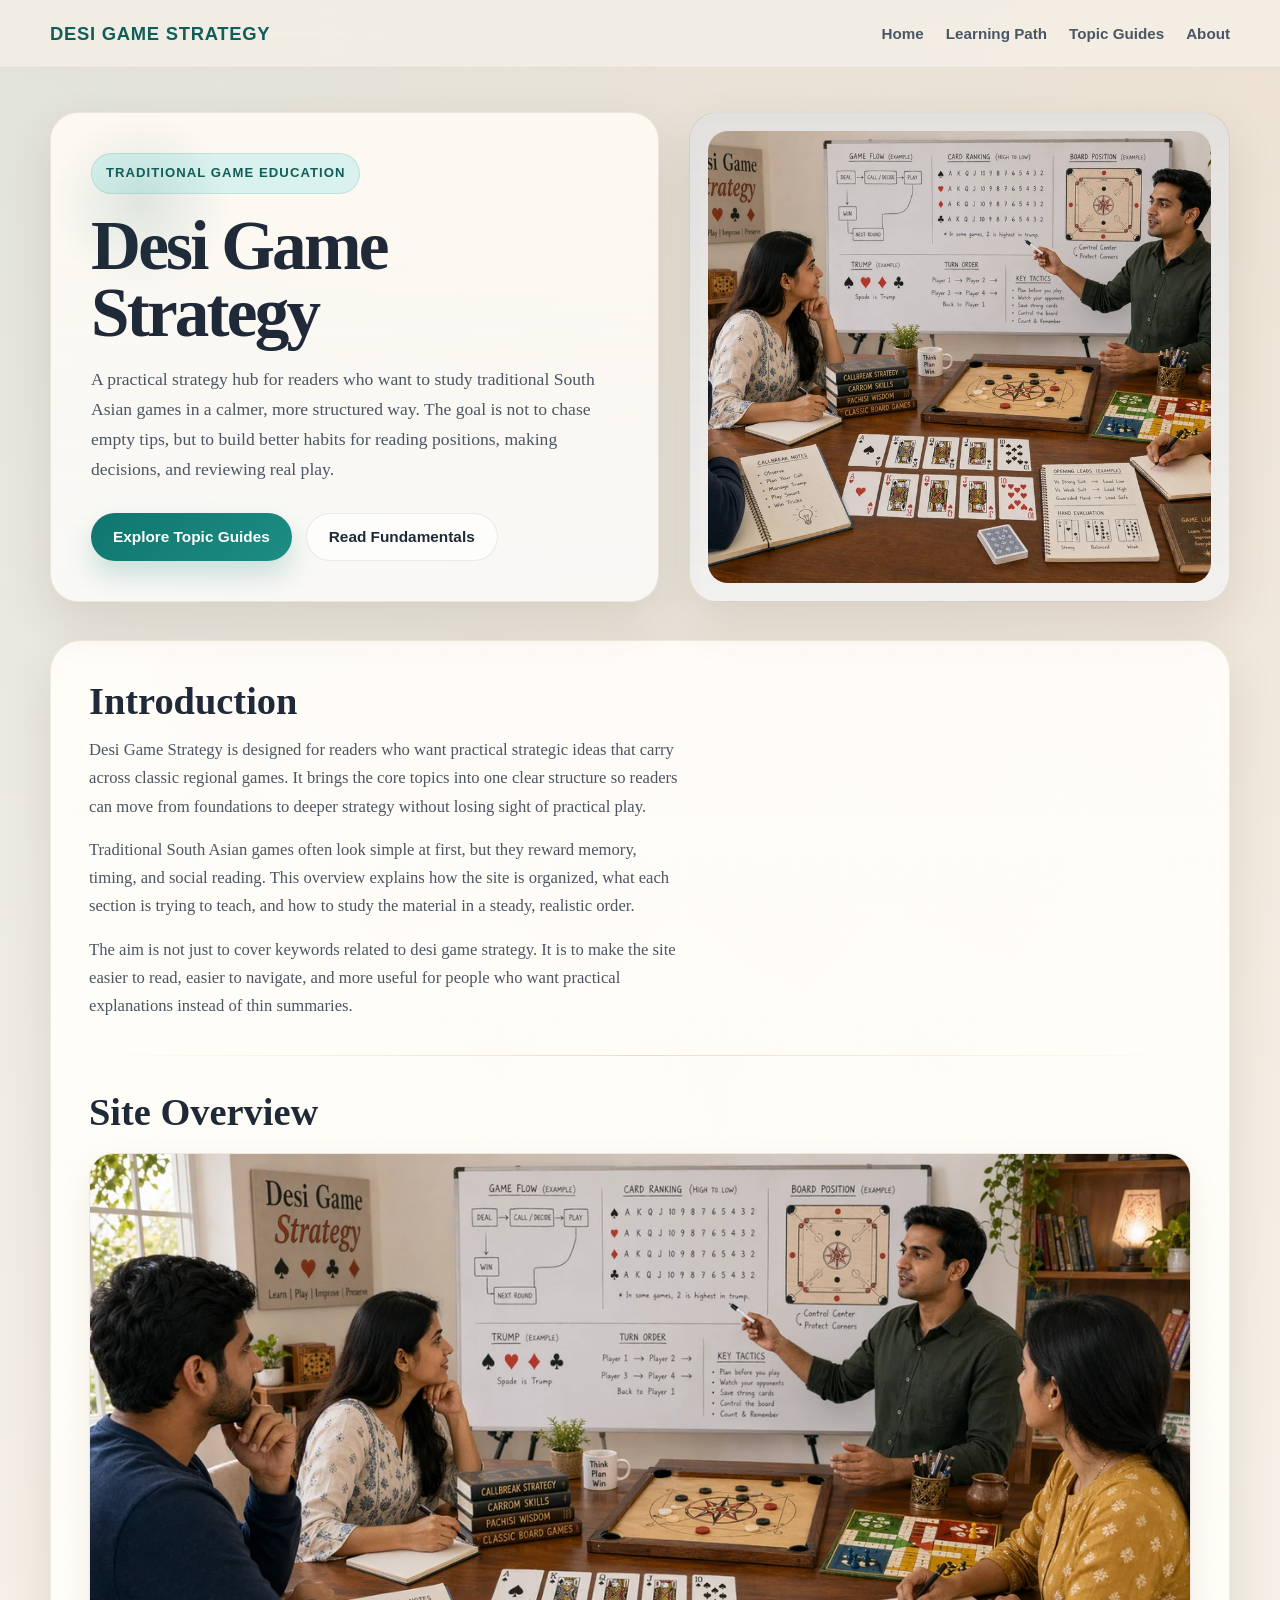
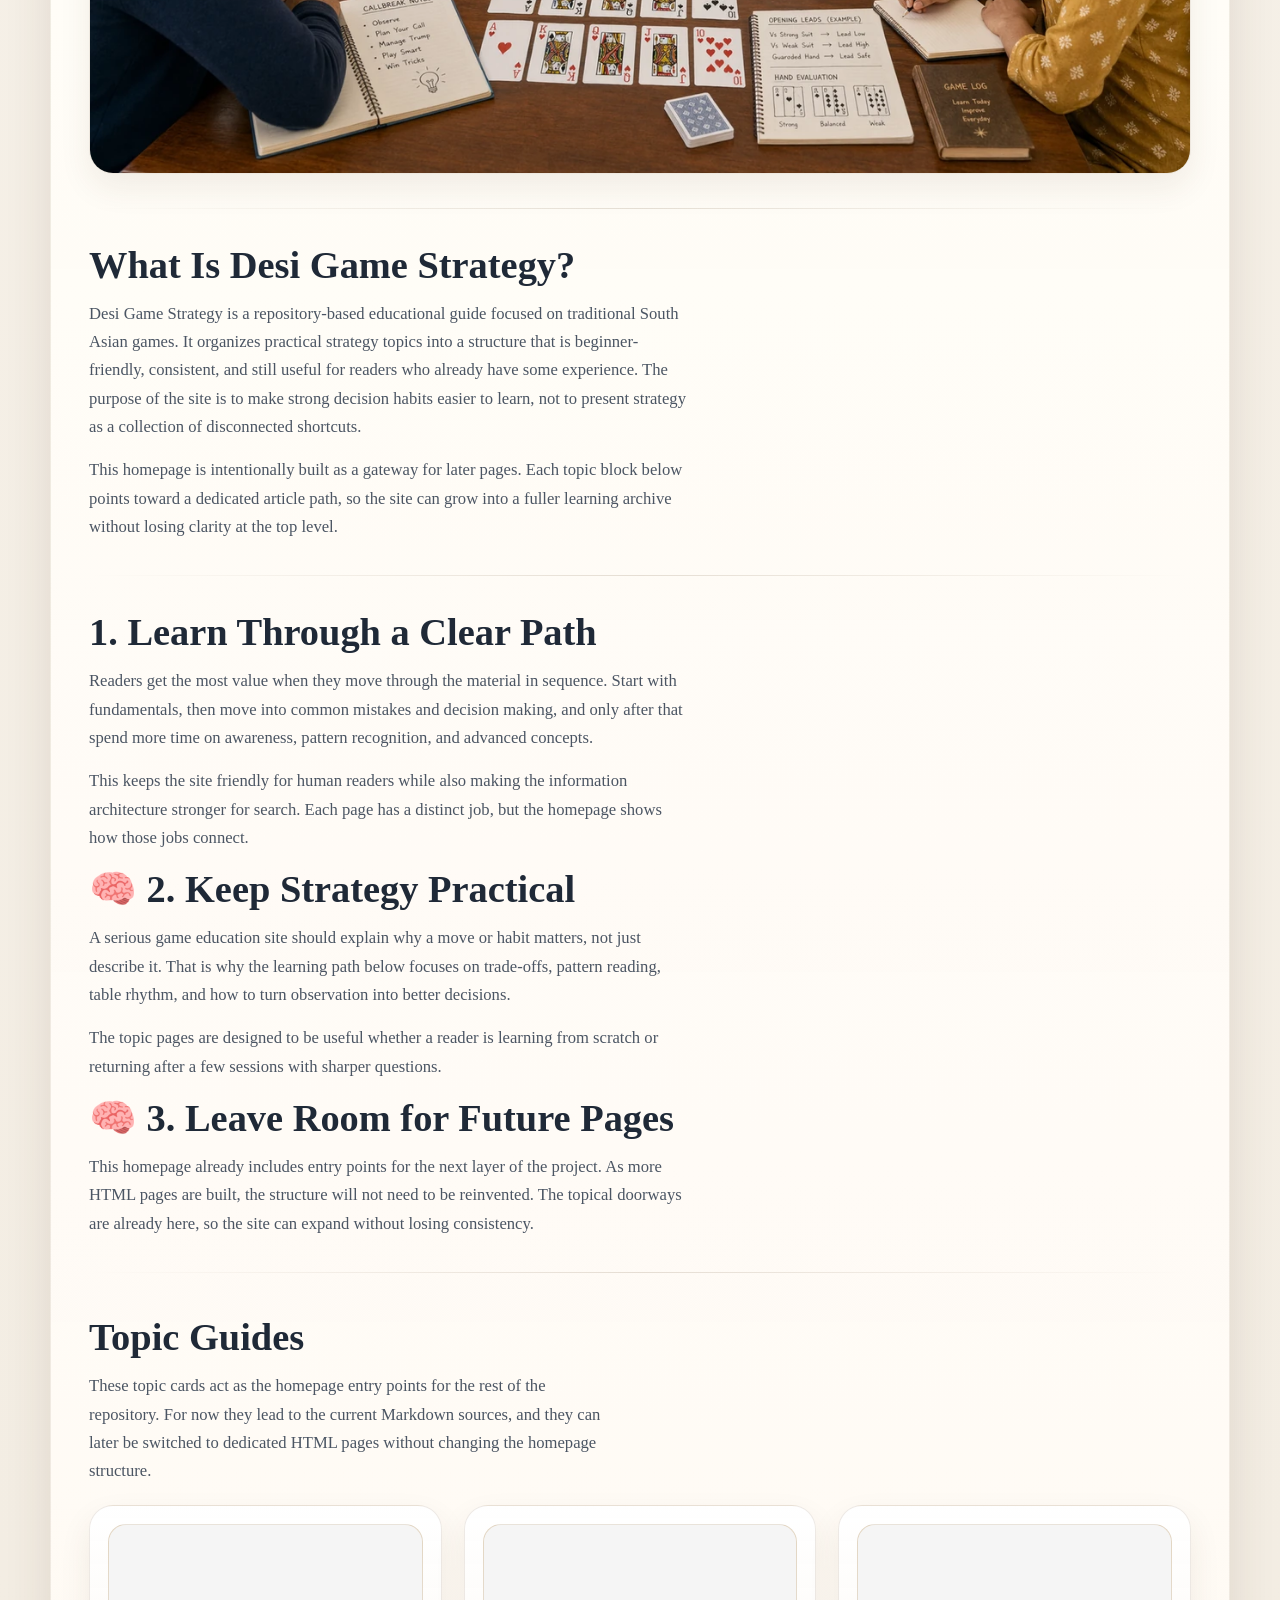
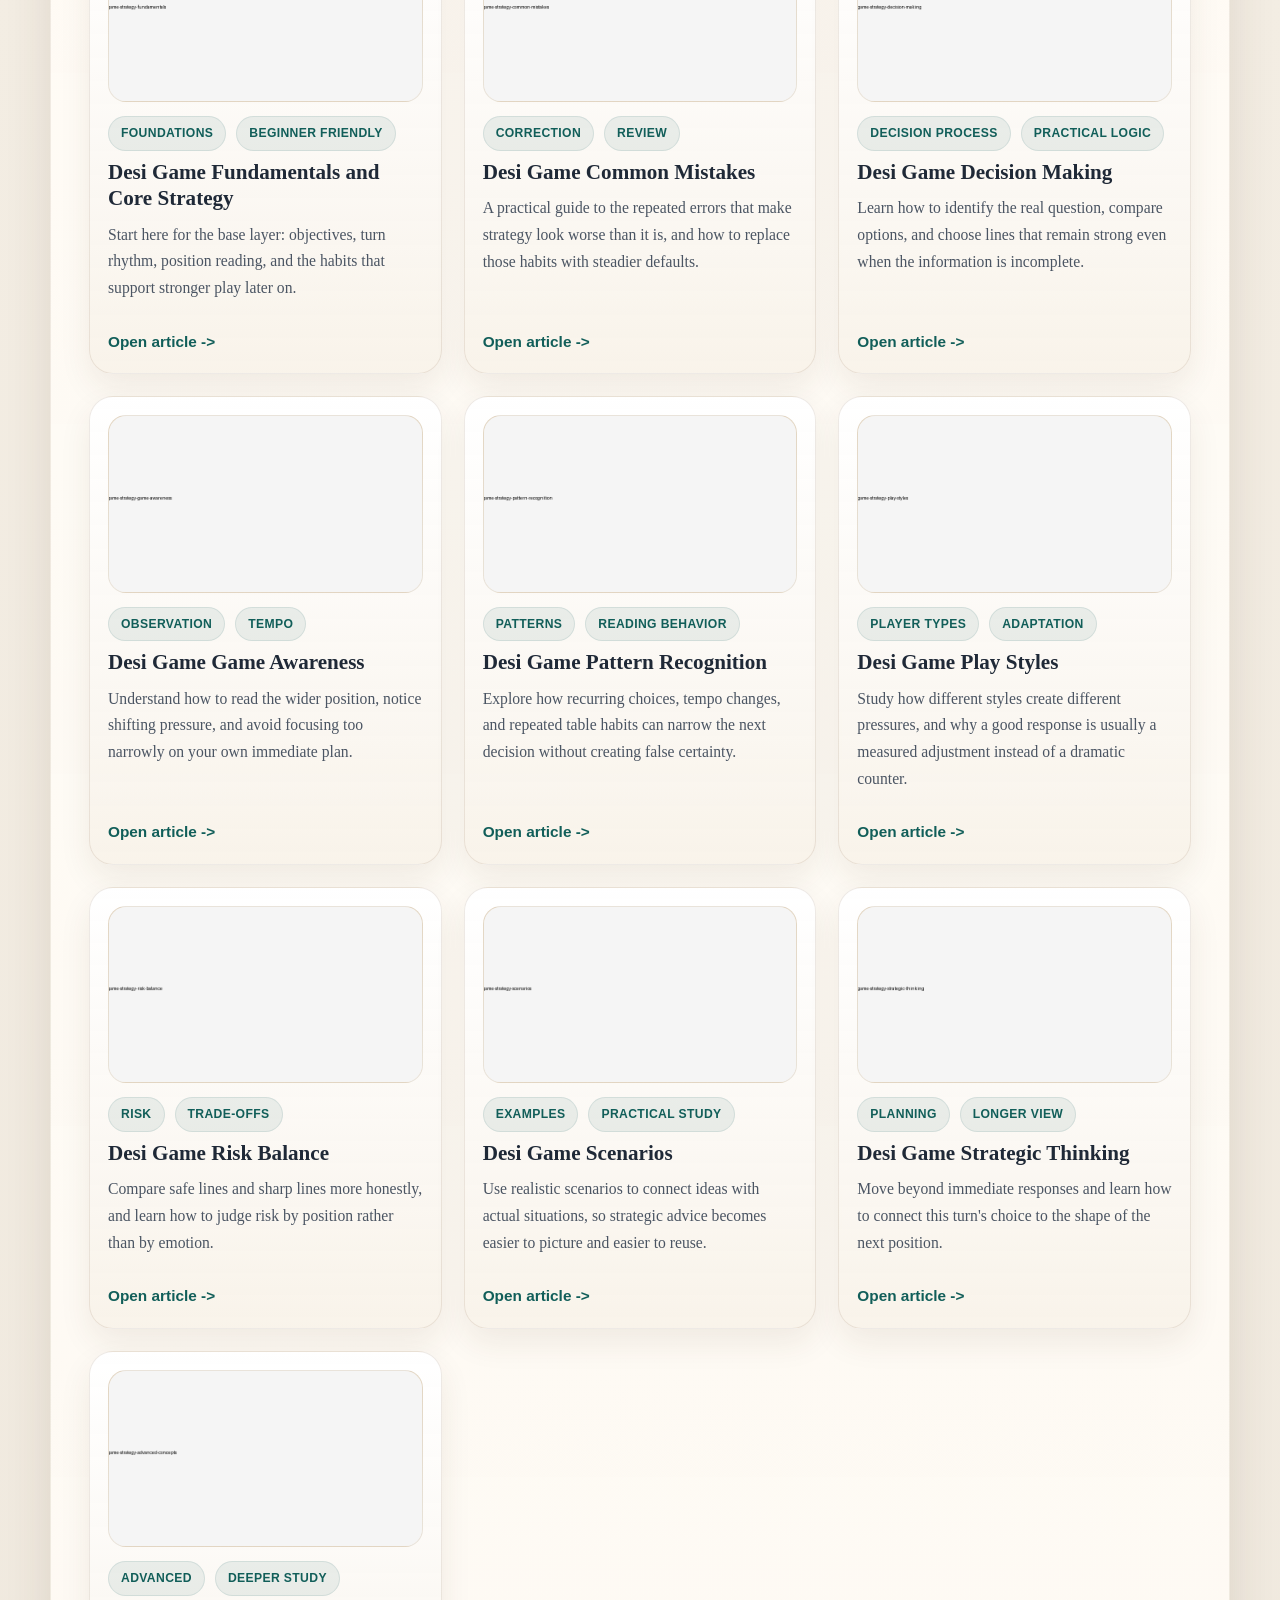
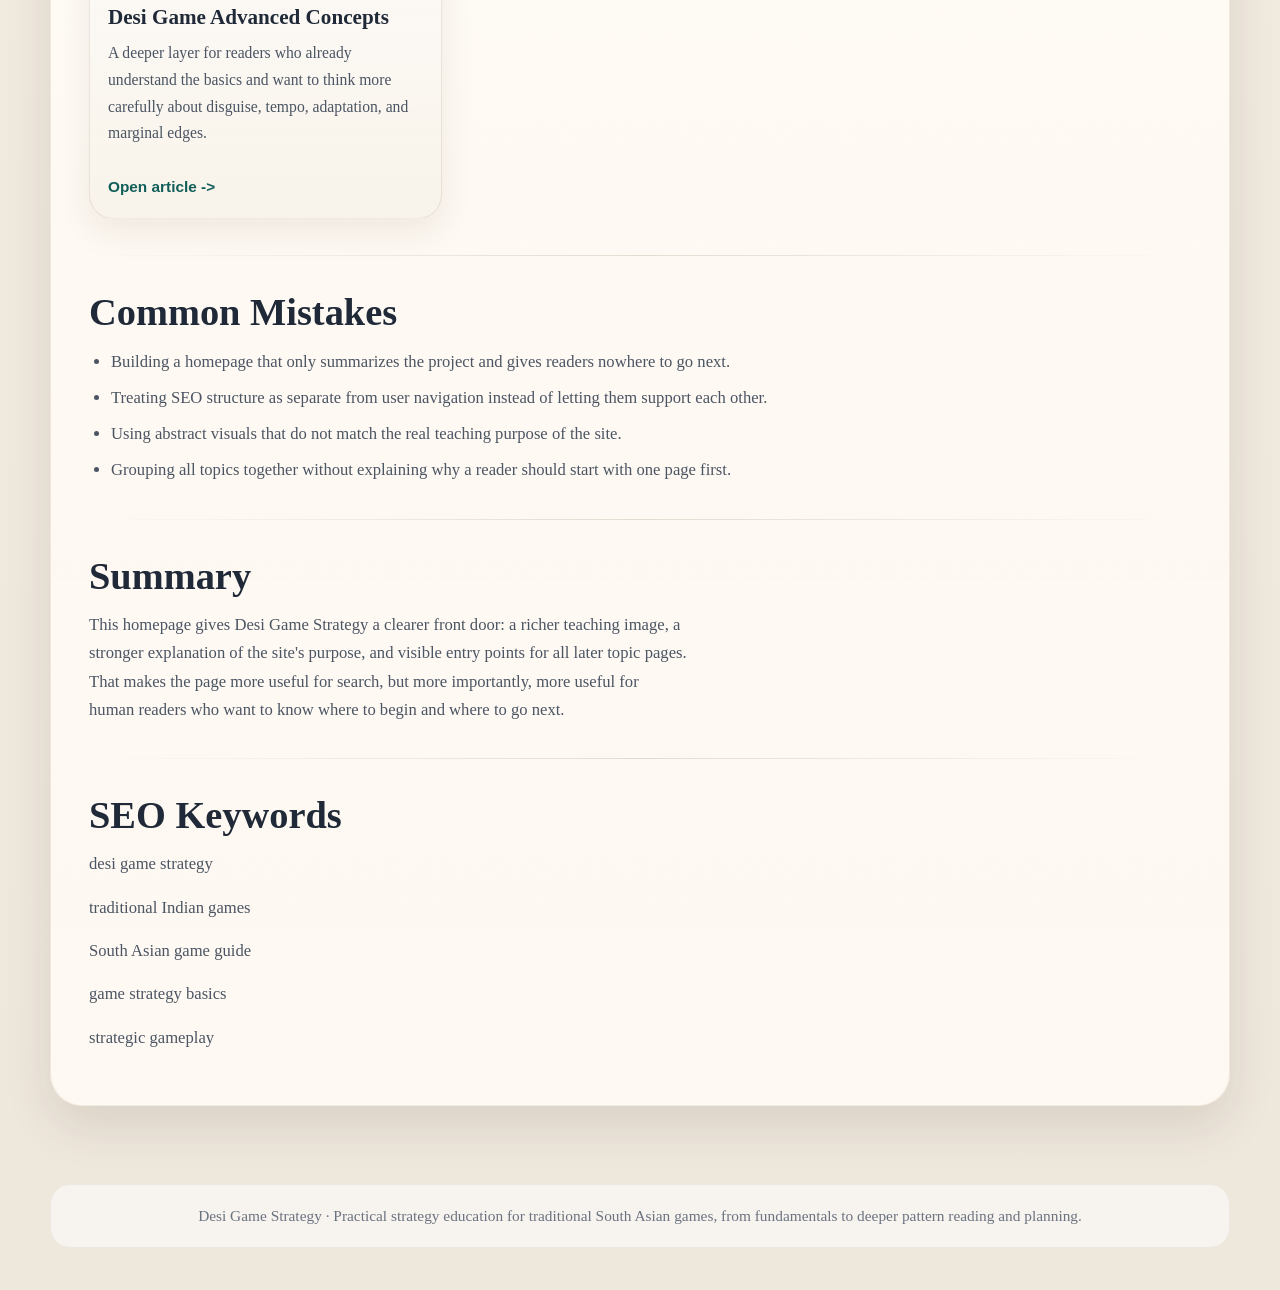
==== index.html @ 75d7bbfe "feat: 添加首页HTML和CSS样式，创建传统南亚游戏策略学习中心 添加首页HTML结构和完整的CSS样式，包括响应式设计 新增overview.webp图片作为首页展示图 创建品牌标识、导航栏、" ====
<!DOCTYPE html>
<html lang="en">
<head>
  <meta charset="UTF-8" />
  <meta name="viewport" content="width=device-width, initial-scale=1.0" />
  <title>Desi Game Strategy | Traditional South Asian Game Learning Hub</title>
  <meta
    name="description"
    content="Desi Game Strategy is a practical learning hub for traditional South Asian games, covering fundamentals, decision making, game awareness, pattern recognition, and advanced strategic thinking."
  />
  <meta
    name="keywords"
    content="desi game strategy, traditional Indian games, South Asian game guide, game strategy basics, strategic gameplay"
  />
  <link rel="stylesheet" href="./assets/css/index.css" />
</head>
<body>
  <header class="topbar">
    <div class="container">
      <div class="brand">Desi Game Strategy</div>
      <nav class="nav-links">
        <a href="./index.html">Home</a>
        <a href="#learning-path">Learning Path</a>
        <a href="#topic-guides">Topic Guides</a>
        <a href="#why-this-site">About</a>
      </nav>
    </div>
  </header>

  <section class="hero">
    <div class="container hero-grid">
      <div>
        <span class="eyebrow">Traditional Game Education</span>
        <h1>Desi Game Strategy</h1>
        <p>
          A practical strategy hub for readers who want to study traditional South Asian games in a calmer,
          more structured way. The goal is not to chase empty tips, but to build better habits for reading
          positions, making decisions, and reviewing real play.
        </p>
        <div class="hero-actions">
          <a class="cta-btn" href="#topic-guides">Explore Topic Guides</a>
          <a class="ghost-btn" href="./content/fundamentals.md">Read Fundamentals</a>
        </div>
      </div>

      <div class="hero-card">
        <img
          src="./assets/images/overview.webp"
          alt="Desi Game Strategy teaching scene with South Asian learners, cards, board game examples, notebooks, and a detailed strategy whiteboard"
        />
      </div>
    </div>
  </section>

  <main class="content">
    <div class="container">
      <article class="article" id="why-this-site">
        <h2>Introduction</h2>
        <p>
          Desi Game Strategy is designed for readers who want practical strategic ideas that carry across
          classic regional games. It brings the core topics into one clear structure so readers can move from
          foundations to deeper strategy without losing sight of practical play.
        </p>
        <p>
          Traditional South Asian games often look simple at first, but they reward memory, timing, and social
          reading. This overview explains how the site is organized, what each section is trying to teach, and
          how to study the material in a steady, realistic order.
        </p>
        <p>
          The aim is not just to cover keywords related to desi game strategy. It is to make the site easier to
          read, easier to navigate, and more useful for people who want practical explanations instead of thin
          summaries.
        </p>

        <hr />

        <h2>Site Overview</h2>
        <figure class="article-image">
          <img
            src="./assets/images/overview.webp"
            alt="Desi Game Strategy homepage hero scene with teaching whiteboard, traditional board game setup, playing cards, and students learning strategy"
            loading="lazy"
          />
        </figure>

        <hr />

        <h2>What Is Desi Game Strategy?</h2>
        <p>
          Desi Game Strategy is a repository-based educational guide focused on traditional South Asian games.
          It organizes practical strategy topics into a structure that is beginner-friendly, consistent, and
          still useful for readers who already have some experience. The purpose of the site is to make strong
          decision habits easier to learn, not to present strategy as a collection of disconnected shortcuts.
        </p>
        <p>
          This homepage is intentionally built as a gateway for later pages. Each topic block below points
          toward a dedicated article path, so the site can grow into a fuller learning archive without losing
          clarity at the top level.
        </p>

        <hr />

        <h2 id="learning-path">1. Learn Through a Clear Path</h2>
        <p>
          Readers get the most value when they move through the material in sequence. Start with fundamentals,
          then move into common mistakes and decision making, and only after that spend more time on awareness,
          pattern recognition, and advanced concepts.
        </p>
        <p>
          This keeps the site friendly for human readers while also making the information architecture stronger
          for search. Each page has a distinct job, but the homepage shows how those jobs connect.
        </p>

        <h2>🧠 2. Keep Strategy Practical</h2>
        <p>
          A serious game education site should explain why a move or habit matters, not just describe it. That
          is why the learning path below focuses on trade-offs, pattern reading, table rhythm, and how to turn
          observation into better decisions.
        </p>
        <p>
          The topic pages are designed to be useful whether a reader is learning from scratch or returning after
          a few sessions with sharper questions.
        </p>

        <h2>🧠 3. Leave Room for Future Pages</h2>
        <p>
          This homepage already includes entry points for the next layer of the project. As more HTML pages are
          built, the structure will not need to be reinvented. The topical doorways are already here, so the
          site can expand without losing consistency.
        </p>

        <hr />

        <section class="section" id="topic-guides">
          <div class="section-title">
            <div>
              <h2>Topic Guides</h2>
              <p>
                These topic cards act as the homepage entry points for the rest of the repository. For now they
                lead to the current Markdown sources, and they can later be switched to dedicated HTML pages
                without changing the homepage structure.
              </p>
            </div>
          </div>

          <div class="grid-3">
            <article class="article-card">
              <div class="article-thumb">
                <img src="./assets/images/fundamentals.png" alt="Desi game fundamentals educational illustration" />
              </div>
              <div class="article-meta">
                <span class="chip">Foundations</span>
                <span class="chip">Beginner Friendly</span>
              </div>
              <h3>Desi Game Fundamentals and Core Strategy</h3>
              <p class="muted">
                Start here for the base layer: objectives, turn rhythm, position reading, and the habits that
                support stronger play later on.
              </p>
              <a class="article-link" href="./content/fundamentals.md">Open article -&gt;</a>
            </article>

            <article class="article-card">
              <div class="article-thumb">
                <img src="./assets/images/common-mistakes.png" alt="Desi game common mistakes educational illustration" />
              </div>
              <div class="article-meta">
                <span class="chip">Correction</span>
                <span class="chip">Review</span>
              </div>
              <h3>Desi Game Common Mistakes</h3>
              <p class="muted">
                A practical guide to the repeated errors that make strategy look worse than it is, and how to
                replace those habits with steadier defaults.
              </p>
              <a class="article-link" href="./content/common-mistakes.md">Open article -&gt;</a>
            </article>

            <article class="article-card">
              <div class="article-thumb">
                <img src="./assets/images/decision-making.png" alt="Desi game decision making educational illustration" />
              </div>
              <div class="article-meta">
                <span class="chip">Decision Process</span>
                <span class="chip">Practical Logic</span>
              </div>
              <h3>Desi Game Decision Making</h3>
              <p class="muted">
                Learn how to identify the real question, compare options, and choose lines that remain strong
                even when the information is incomplete.
              </p>
              <a class="article-link" href="./content/decision-making.md">Open article -&gt;</a>
            </article>

            <article class="article-card">
              <div class="article-thumb">
                <img src="./assets/images/game-awareness.png" alt="Desi game awareness educational illustration" />
              </div>
              <div class="article-meta">
                <span class="chip">Observation</span>
                <span class="chip">Tempo</span>
              </div>
              <h3>Desi Game Game Awareness</h3>
              <p class="muted">
                Understand how to read the wider position, notice shifting pressure, and avoid focusing too
                narrowly on your own immediate plan.
              </p>
              <a class="article-link" href="./content/game-awareness.md">Open article -&gt;</a>
            </article>

            <article class="article-card">
              <div class="article-thumb">
                <img src="./assets/images/pattern-recognition.png" alt="Desi game pattern recognition educational illustration" />
              </div>
              <div class="article-meta">
                <span class="chip">Patterns</span>
                <span class="chip">Reading Behavior</span>
              </div>
              <h3>Desi Game Pattern Recognition</h3>
              <p class="muted">
                Explore how recurring choices, tempo changes, and repeated table habits can narrow the next
                decision without creating false certainty.
              </p>
              <a class="article-link" href="./content/pattern-recognition.md">Open article -&gt;</a>
            </article>

            <article class="article-card">
              <div class="article-thumb">
                <img src="./assets/images/play-styles.png" alt="Desi game play styles educational illustration" />
              </div>
              <div class="article-meta">
                <span class="chip">Player Types</span>
                <span class="chip">Adaptation</span>
              </div>
              <h3>Desi Game Play Styles</h3>
              <p class="muted">
                Study how different styles create different pressures, and why a good response is usually a
                measured adjustment instead of a dramatic counter.
              </p>
              <a class="article-link" href="./content/play-styles.md">Open article -&gt;</a>
            </article>

            <article class="article-card">
              <div class="article-thumb">
                <img src="./assets/images/risk-balance.png" alt="Desi game risk balance educational illustration" />
              </div>
              <div class="article-meta">
                <span class="chip">Risk</span>
                <span class="chip">Trade-offs</span>
              </div>
              <h3>Desi Game Risk Balance</h3>
              <p class="muted">
                Compare safe lines and sharp lines more honestly, and learn how to judge risk by position rather
                than by emotion.
              </p>
              <a class="article-link" href="./content/risk-balance.md">Open article -&gt;</a>
            </article>

            <article class="article-card">
              <div class="article-thumb">
                <img src="./assets/images/scenarios.png" alt="Desi game scenarios educational illustration" />
              </div>
              <div class="article-meta">
                <span class="chip">Examples</span>
                <span class="chip">Practical Study</span>
              </div>
              <h3>Desi Game Scenarios</h3>
              <p class="muted">
                Use realistic scenarios to connect ideas with actual situations, so strategic advice becomes
                easier to picture and easier to reuse.
              </p>
              <a class="article-link" href="./content/scenarios.md">Open article -&gt;</a>
            </article>

            <article class="article-card">
              <div class="article-thumb">
                <img src="./assets/images/strategic-thinking.png" alt="Desi game strategic thinking educational illustration" />
              </div>
              <div class="article-meta">
                <span class="chip">Planning</span>
                <span class="chip">Longer View</span>
              </div>
              <h3>Desi Game Strategic Thinking</h3>
              <p class="muted">
                Move beyond immediate responses and learn how to connect this turn's choice to the shape of the
                next position.
              </p>
              <a class="article-link" href="./content/strategic-thinking.md">Open article -&gt;</a>
            </article>

            <article class="article-card">
              <div class="article-thumb">
                <img src="./assets/images/advanced-concepts.png" alt="Desi game advanced concepts educational illustration" />
              </div>
              <div class="article-meta">
                <span class="chip">Advanced</span>
                <span class="chip">Deeper Study</span>
              </div>
              <h3>Desi Game Advanced Concepts</h3>
              <p class="muted">
                A deeper layer for readers who already understand the basics and want to think more carefully
                about disguise, tempo, adaptation, and marginal edges.
              </p>
              <a class="article-link" href="./content/advanced-concepts.md">Open article -&gt;</a>
            </article>
          </div>
        </section>

        <hr />

        <h2>Common Mistakes</h2>
        <ul>
          <li>Building a homepage that only summarizes the project and gives readers nowhere to go next.</li>
          <li>Treating SEO structure as separate from user navigation instead of letting them support each other.</li>
          <li>Using abstract visuals that do not match the real teaching purpose of the site.</li>
          <li>Grouping all topics together without explaining why a reader should start with one page first.</li>
        </ul>

        <hr />

        <h2>Summary</h2>
        <p>
          This homepage gives Desi Game Strategy a clearer front door: a richer teaching image, a stronger
          explanation of the site's purpose, and visible entry points for all later topic pages. That makes the
          page more useful for search, but more importantly, more useful for human readers who want to know
          where to begin and where to go next.
        </p>

        <hr />

        <h2>SEO Keywords</h2>
        <p>desi game strategy</p>
        <p>traditional Indian games</p>
        <p>South Asian game guide</p>
        <p>game strategy basics</p>
        <p>strategic gameplay</p>
      </article>
    </div>
  </main>

  <footer class="footer">
    <div class="container">
      Desi Game Strategy · Practical strategy education for traditional South Asian games, from fundamentals to deeper pattern reading and planning.
    </div>
  </footer>

  <script src="./assets/js/index.js" defer></script>
</body>
</html>
---- assets/css/index.css ----
:root {
  --bg: #f4efe7;
  --bg-soft: #efe7db;
  --surface: rgba(255, 252, 247, 0.88);
  --surface-strong: #fffdfa;
  --surface-dark: #1f2937;
  --card: rgba(255, 255, 255, 0.82);
  --card-border: rgba(113, 87, 55, 0.14);
  --text: #1f2937;
  --text-soft: #4b5563;
  --text-faint: #6b7280;
  --accent: #0f766e;
  --accent-strong: #115e59;
  --accent-soft: #d9f2ed;
  --warm: #b45309;
  --warm-soft: #f7e7cf;
  --shadow: 0 20px 48px rgba(74, 52, 30, 0.12);
  --shadow-soft: 0 14px 32px rgba(74, 52, 30, 0.08);
  --radius-xl: 28px;
  --radius-lg: 22px;
  --radius-md: 16px;
  --radius-sm: 999px;
}

* {
  box-sizing: border-box;
}

html {
  scroll-behavior: smooth;
}

body {
  margin: 0;
  color: var(--text);
  font-family: Georgia, "Times New Roman", serif;
  line-height: 1.7;
  background:
    radial-gradient(circle at top left, rgba(17, 94, 89, 0.09), transparent 26%),
    radial-gradient(circle at top right, rgba(180, 83, 9, 0.09), transparent 24%),
    linear-gradient(180deg, #f7f2ea 0%, #f3ede3 52%, #eee7dc 100%);
}

a {
  color: inherit;
  text-decoration: none;
}

img {
  display: block;
  max-width: 100%;
}

.container {
  width: min(1180px, calc(100% - 40px));
  margin: 0 auto;
}

.topbar {
  position: sticky;
  top: 0;
  z-index: 20;
  background: rgba(244, 239, 231, 0.82);
  backdrop-filter: blur(16px);
  border-bottom: 1px solid rgba(113, 87, 55, 0.1);
}

.topbar .container {
  display: flex;
  align-items: center;
  justify-content: space-between;
  gap: 24px;
  padding: 18px 0;
}

.brand {
  font-family: "Trebuchet MS", "Segoe UI", sans-serif;
  font-size: 1.15rem;
  font-weight: 800;
  letter-spacing: 0.04em;
  text-transform: uppercase;
  color: var(--accent-strong);
}

.nav-links {
  display: flex;
  align-items: center;
  gap: 22px;
  flex-wrap: wrap;
}

.nav-links a {
  font-family: "Trebuchet MS", "Segoe UI", sans-serif;
  font-size: 0.95rem;
  font-weight: 700;
  color: var(--text-soft);
  transition: color 0.2s ease, opacity 0.2s ease;
}

.nav-links a:hover,
.nav-links a:focus-visible {
  color: var(--accent);
}

.hero {
  padding: 44px 0 30px;
}

.hero-grid {
  display: grid;
  grid-template-columns: minmax(0, 1.06fr) minmax(320px, 0.94fr);
  gap: 30px;
  align-items: stretch;
}

.hero-grid > div:first-child {
  background: linear-gradient(180deg, rgba(255, 250, 243, 0.92), rgba(255, 255, 255, 0.72));
  border: 1px solid rgba(113, 87, 55, 0.12);
  border-radius: var(--radius-xl);
  padding: 40px;
  box-shadow: var(--shadow);
  position: relative;
  overflow: hidden;
}

.hero-grid > div:first-child::before {
  content: "";
  position: absolute;
  inset: 0 auto auto 0;
  width: 180px;
  height: 180px;
  background: radial-gradient(circle, rgba(17, 94, 89, 0.12), transparent 70%);
  pointer-events: none;
}

.eyebrow {
  display: inline-flex;
  align-items: center;
  padding: 8px 14px;
  border-radius: var(--radius-sm);
  background: var(--accent-soft);
  color: var(--accent-strong);
  border: 1px solid rgba(17, 94, 89, 0.12);
  font-family: "Trebuchet MS", "Segoe UI", sans-serif;
  font-size: 0.82rem;
  font-weight: 800;
  text-transform: uppercase;
  letter-spacing: 0.08em;
  margin-bottom: 18px;
}

.hero h1 {
  margin: 0 0 18px;
  font-size: clamp(2.6rem, 5.4vw, 4.9rem);
  line-height: 0.98;
  letter-spacing: -0.04em;
  max-width: 12ch;
}

.hero p {
  margin: 0 0 18px;
  font-size: 1.1rem;
  color: var(--text-soft);
  max-width: 62ch;
}

.hero-actions {
  display: flex;
  flex-wrap: wrap;
  gap: 14px;
  margin-top: 28px;
}

.cta-btn,
.ghost-btn {
  display: inline-flex;
  align-items: center;
  justify-content: center;
  min-height: 48px;
  padding: 0 22px;
  border-radius: var(--radius-sm);
  font-family: "Trebuchet MS", "Segoe UI", sans-serif;
  font-size: 0.96rem;
  font-weight: 800;
  transition: transform 0.2s ease, box-shadow 0.2s ease, background 0.2s ease;
}

.cta-btn {
  background: linear-gradient(135deg, var(--accent), #1d8d83);
  color: #ffffff;
  box-shadow: 0 14px 28px rgba(15, 118, 110, 0.2);
}

.ghost-btn {
  background: rgba(255, 255, 255, 0.68);
  border: 1px solid rgba(113, 87, 55, 0.12);
  color: var(--text);
}

.cta-btn:hover,
.ghost-btn:hover,
.cta-btn:focus-visible,
.ghost-btn:focus-visible {
  transform: translateY(-1px);
}

.hero-card {
  background:
    linear-gradient(180deg, rgba(30, 41, 59, 0.12), rgba(30, 41, 59, 0.04)),
    linear-gradient(180deg, rgba(255, 252, 247, 0.92), rgba(255, 255, 255, 0.74));
  border: 1px solid rgba(113, 87, 55, 0.12);
  border-radius: var(--radius-xl);
  padding: 18px;
  box-shadow: var(--shadow);
}

.hero-card img {
  width: 100%;
  height: 100%;
  min-height: 100%;
  object-fit: cover;
  border-radius: 20px;
}

.content {
  padding: 8px 0 54px;
}

.article {
  background: linear-gradient(180deg, rgba(255, 253, 248, 0.96), rgba(255, 250, 244, 0.9));
  border: 1px solid rgba(113, 87, 55, 0.1);
  border-radius: 32px;
  padding: 38px;
  box-shadow: var(--shadow);
}

.article h2,
.article h3 {
  margin: 0 0 12px;
  line-height: 1.18;
}

.article h2 {
  font-size: clamp(1.9rem, 3vw, 2.7rem);
}

.article h3 {
  font-size: clamp(1.35rem, 2.2vw, 1.75rem);
}

.article p,
.article li {
  font-size: 1.04rem;
  color: var(--text-soft);
}

.article p {
  margin: 0 0 15px;
  max-width: 72ch;
}

.article ul,
.article ol {
  margin: 0 0 15px;
  padding-left: 22px;
}

.article li {
  margin: 8px 0;
}

.article hr {
  border: 0;
  height: 1px;
  background: linear-gradient(90deg, transparent, rgba(113, 87, 55, 0.18), transparent);
  margin: 34px 0;
}

.article-image {
  margin: 18px 0 10px;
  border-radius: 24px;
  overflow: hidden;
  border: 1px solid rgba(113, 87, 55, 0.12);
  box-shadow: var(--shadow-soft);
}

.article-image img {
  width: 100%;
  height: auto;
  aspect-ratio: 16 / 9;
  object-fit: cover;
}

.section {
  padding: 8px 0 2px;
}

.section-title {
  display: flex;
  align-items: end;
  justify-content: space-between;
  gap: 20px;
  margin-bottom: 20px;
}

.section-title p {
  margin: 8px 0 0;
  max-width: 62ch;
}

.grid-3 {
  display: grid;
  grid-template-columns: repeat(3, minmax(0, 1fr));
  gap: 22px;
}

.article-card {
  display: flex;
  flex-direction: column;
  height: 100%;
  background: linear-gradient(180deg, rgba(255, 255, 255, 0.98), rgba(248, 242, 233, 0.9));
  border: 1px solid rgba(113, 87, 55, 0.12);
  border-radius: 24px;
  padding: 18px;
  box-shadow: var(--shadow-soft);
  transition: transform 0.22s ease, box-shadow 0.22s ease, border-color 0.22s ease;
}

.article-card:hover,
.article-card:focus-within {
  transform: translateY(-4px);
  box-shadow: 0 22px 38px rgba(74, 52, 30, 0.12);
  border-color: rgba(17, 94, 89, 0.2);
}

.article-thumb {
  border-radius: 18px;
  overflow: hidden;
  background: linear-gradient(180deg, #efe3d2, #f7f3ed);
  border: 1px solid rgba(113, 87, 55, 0.1);
  margin-bottom: 14px;
}

.article-thumb img {
  width: 100%;
  aspect-ratio: 16 / 9;
  object-fit: cover;
}

.article-meta {
  display: flex;
  flex-wrap: wrap;
  gap: 10px;
  margin-bottom: 8px;
}

.chip {
  display: inline-flex;
  align-items: center;
  padding: 6px 12px;
  border-radius: var(--radius-sm);
  background: rgba(17, 94, 89, 0.08);
  border: 1px solid rgba(17, 94, 89, 0.1);
  color: var(--accent-strong);
  font-family: "Trebuchet MS", "Segoe UI", sans-serif;
  font-size: 0.76rem;
  font-weight: 800;
  letter-spacing: 0.03em;
  text-transform: uppercase;
}

.article-card h3 {
  margin: 0 0 10px;
  font-size: 1.32rem;
  line-height: 1.25;
}

.muted {
  color: var(--text-faint);
}

.article-card .muted {
  flex: 1;
  font-size: 0.98rem;
}

.article-link {
  display: inline-flex;
  align-items: center;
  gap: 8px;
  margin-top: 12px;
  font-family: "Trebuchet MS", "Segoe UI", sans-serif;
  font-size: 0.96rem;
  font-weight: 800;
  color: var(--accent-strong);
}

.article-link:hover,
.article-link:focus-visible {
  color: var(--warm);
}

.footer {
  padding: 24px 0 42px;
}

.footer .container {
  font-size: 0.96rem;
  color: var(--text-faint);
  text-align: center;
  padding: 18px 20px;
  border-radius: 20px;
  background: rgba(255, 255, 255, 0.52);
  border: 1px solid rgba(113, 87, 55, 0.08);
}

@media (max-width: 1040px) {
  .hero-grid,
  .grid-3 {
    grid-template-columns: 1fr;
  }

  .hero-card {
    max-width: 860px;
  }
}

@media (max-width: 760px) {
  .container {
    width: min(100% - 24px, 1180px);
  }

  .topbar .container {
    flex-direction: column;
    align-items: flex-start;
  }

  .nav-links {
    gap: 14px;
  }

  .hero-grid > div:first-child,
  .article {
    padding: 24px;
  }

  .hero h1 {
    max-width: none;
  }

  .hero p,
  .article p,
  .article li {
    font-size: 1rem;
  }
}
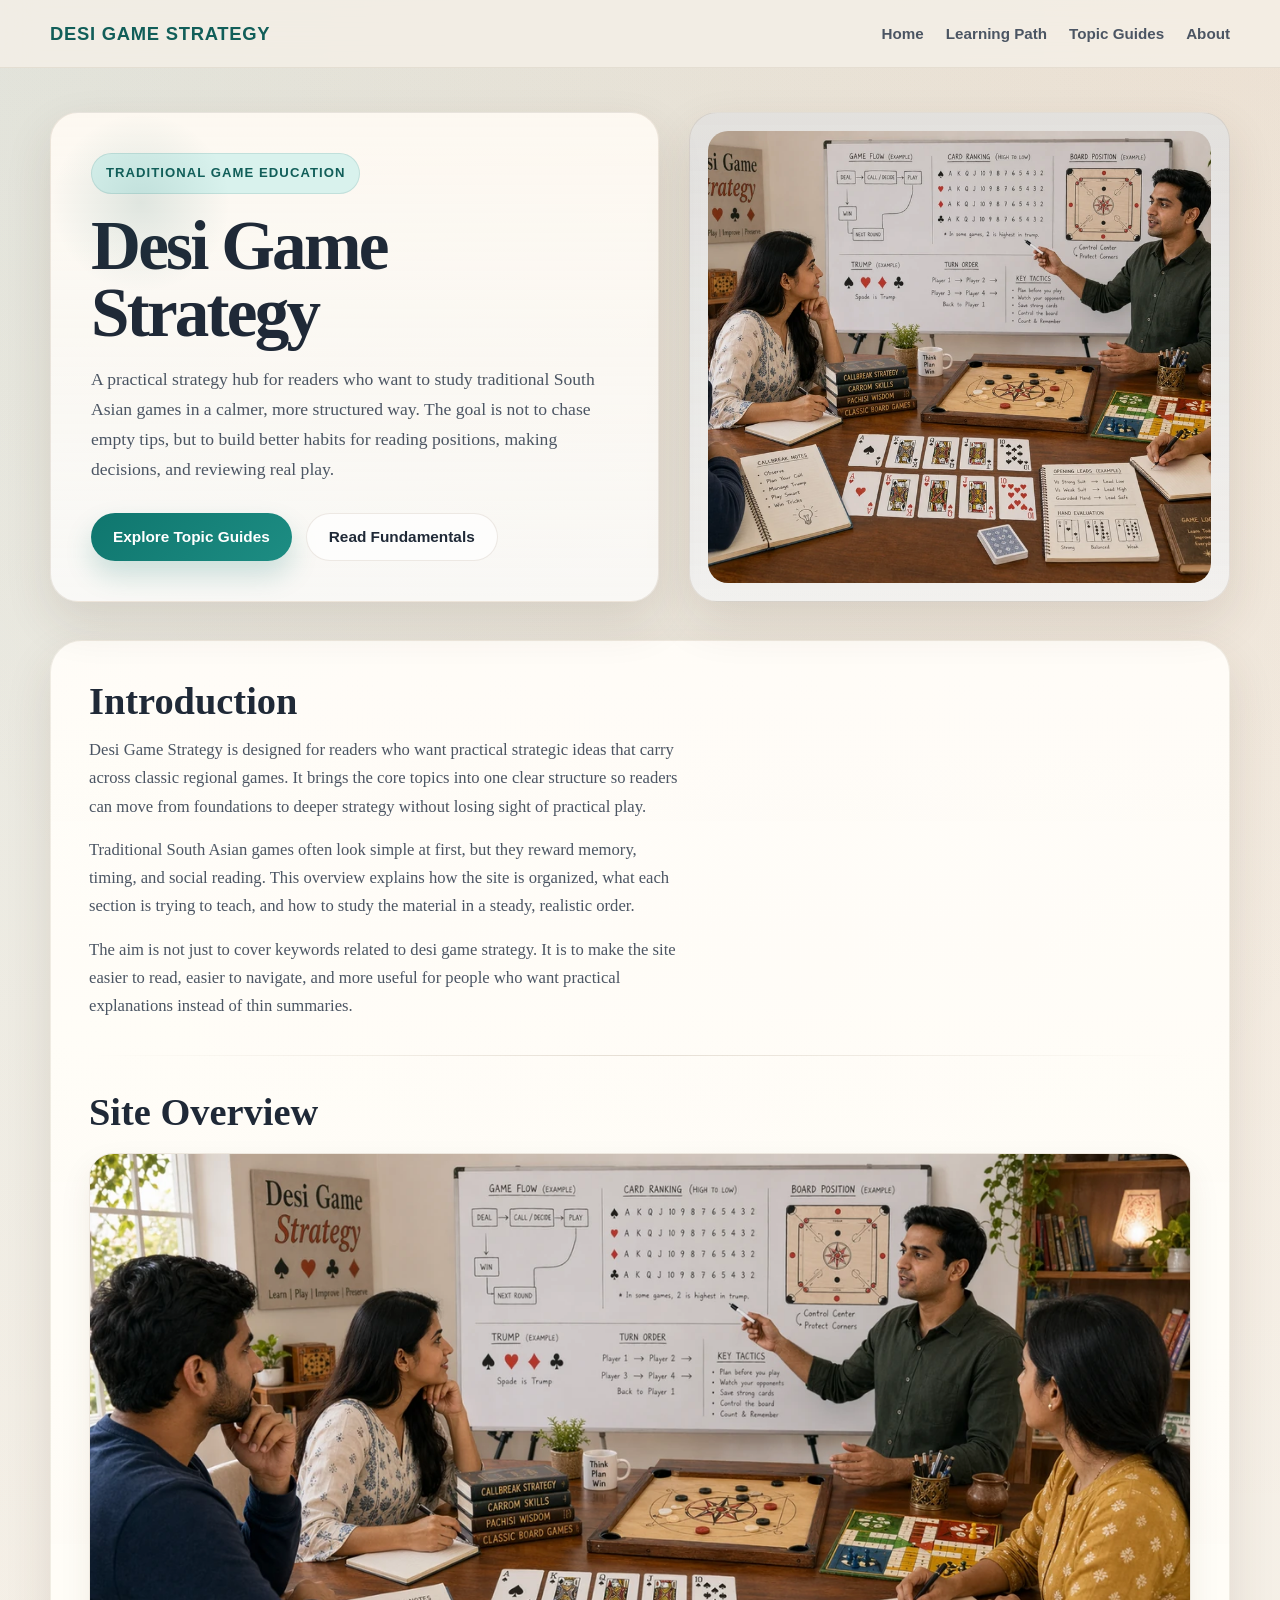
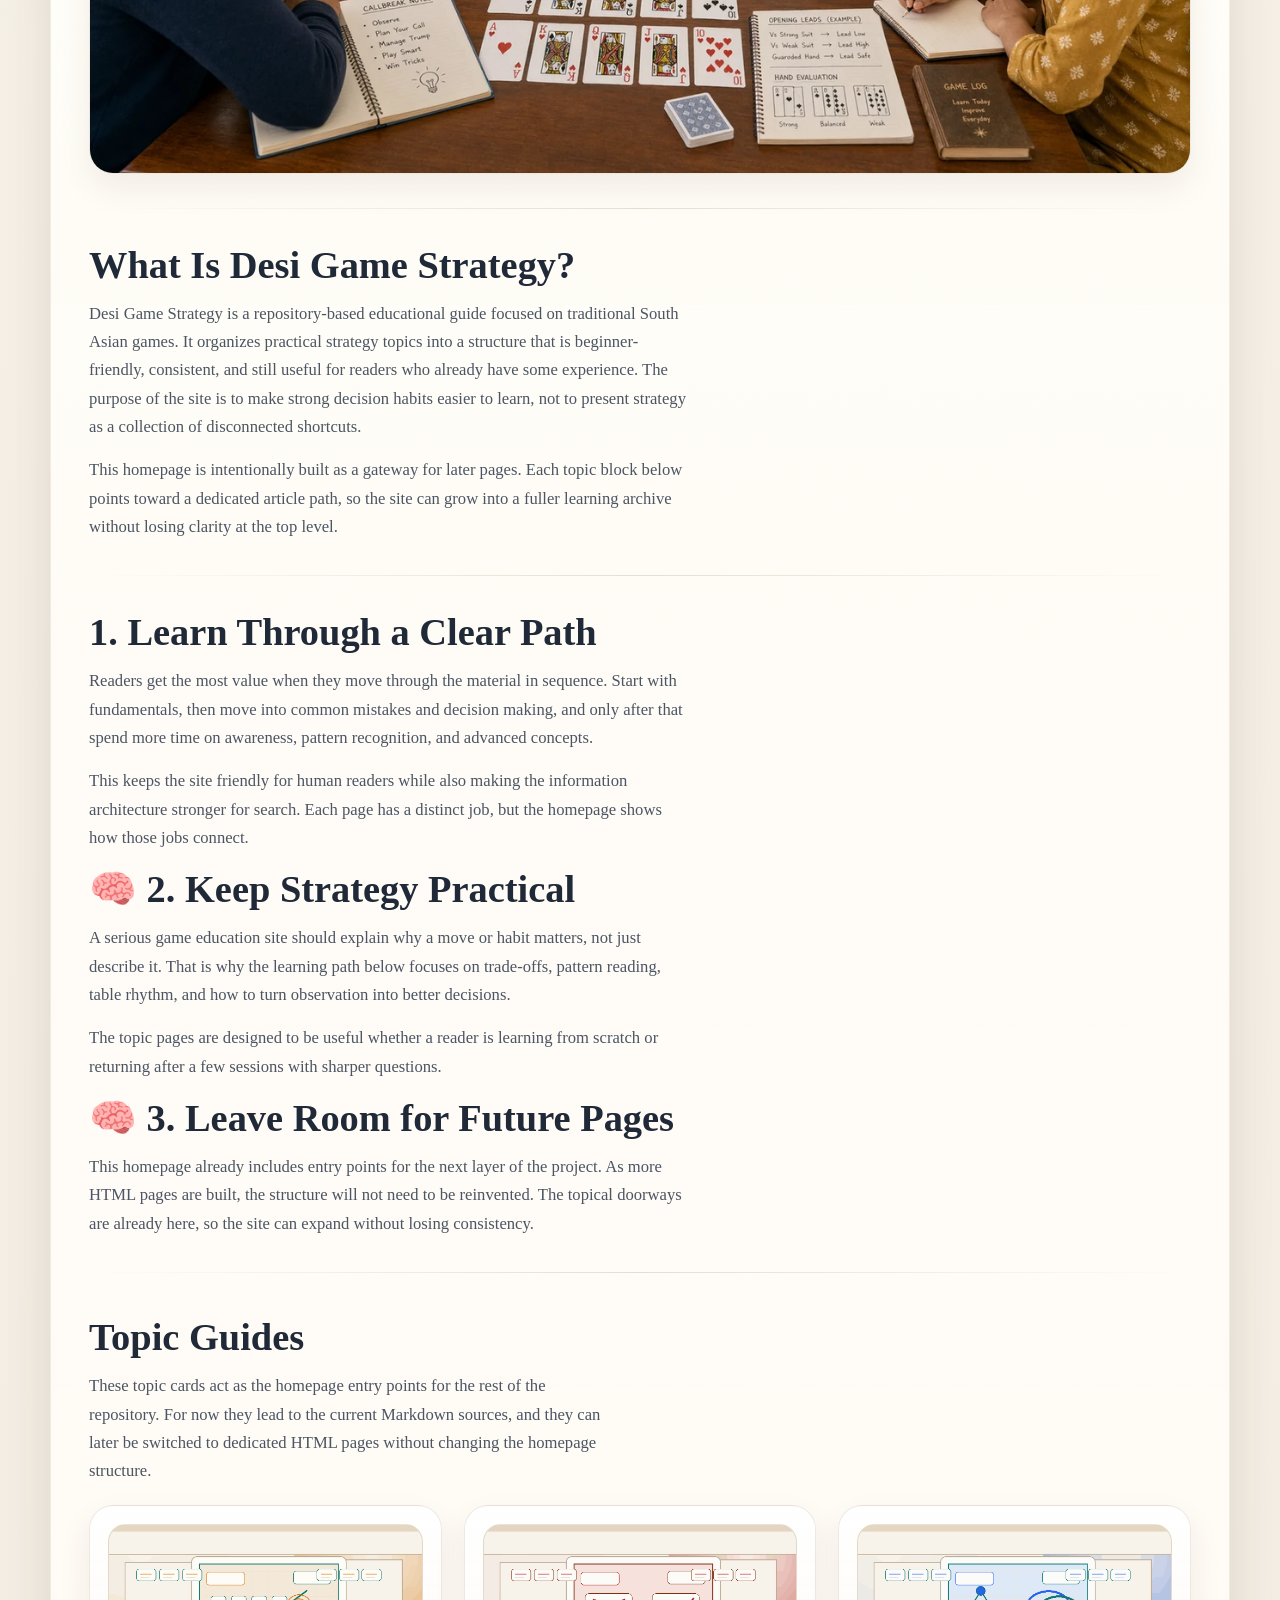
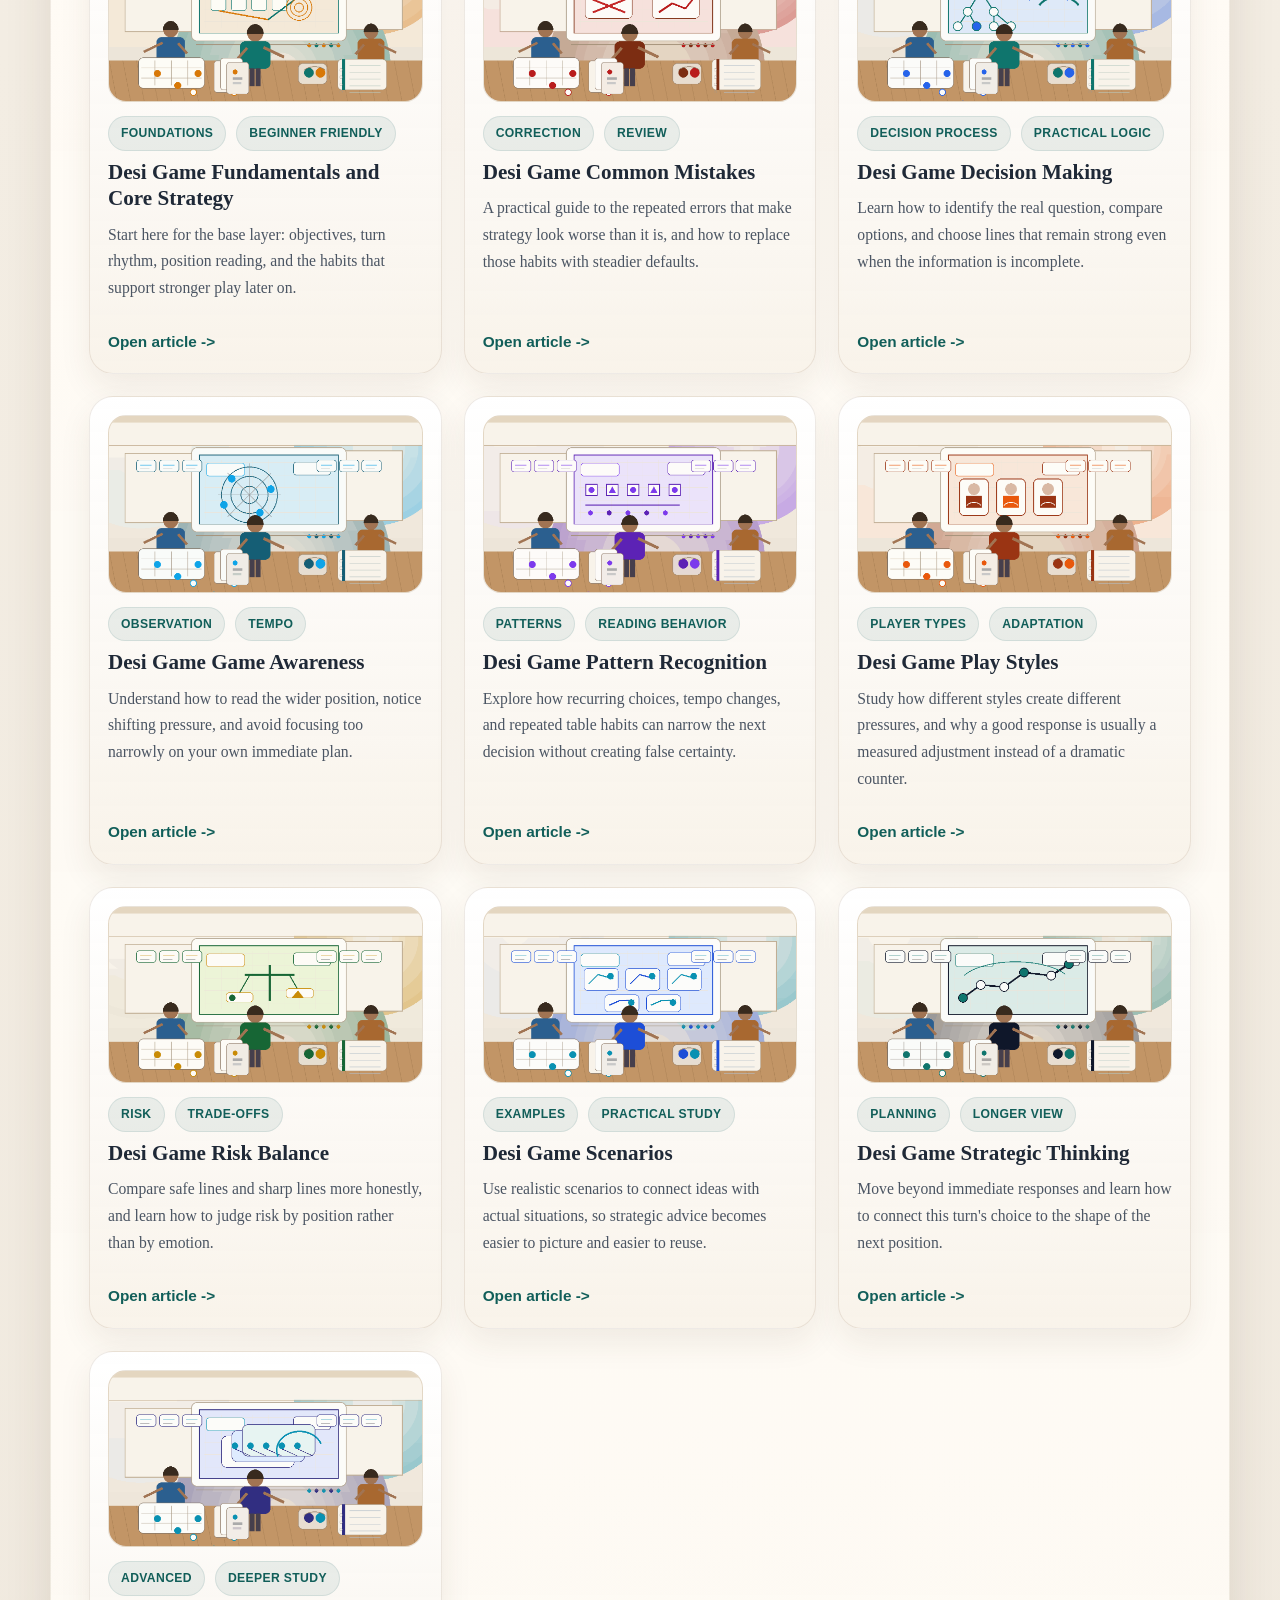
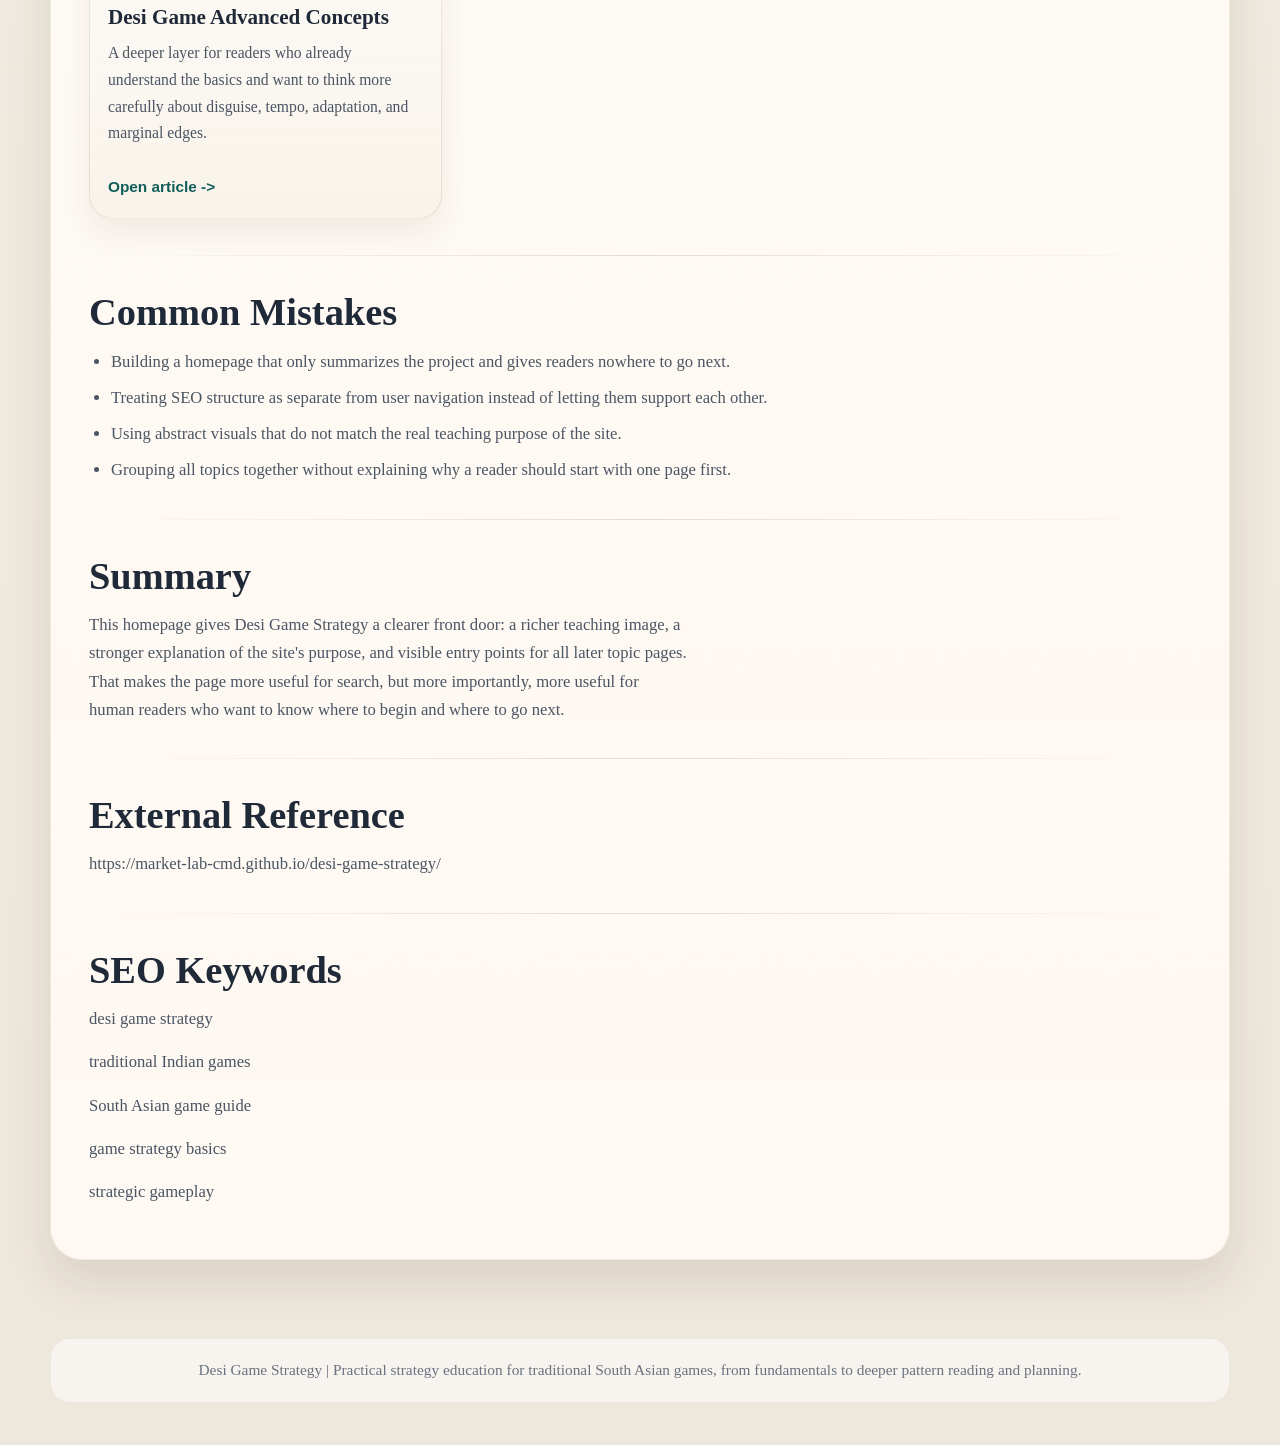
==== commit dc01a86b: "feat: 添加游戏策略文章页面和更新资源 - 新增多个游戏策略主题的HTML页面（pattern-recognition.html, game-awareness.html, strategic-t" ====
--- a/index.html
+++ b/index.html
@@ -39,7 +39,7 @@
         </p>
         <div class="hero-actions">
           <a class="cta-btn" href="#topic-guides">Explore Topic Guides</a>
-          <a class="ghost-btn" href="./content/fundamentals.md">Read Fundamentals</a>
+          <a class="ghost-btn" href="./fundamentals.html">Read Fundamentals</a>
         </div>
       </div>
 
@@ -157,7 +157,7 @@
                 Start here for the base layer: objectives, turn rhythm, position reading, and the habits that
                 support stronger play later on.
               </p>
-              <a class="article-link" href="./content/fundamentals.md">Open article -&gt;</a>
+              <a class="article-link" href="./fundamentals.html">Open article -&gt;</a>
             </article>
 
             <article class="article-card">
@@ -173,7 +173,7 @@
                 A practical guide to the repeated errors that make strategy look worse than it is, and how to
                 replace those habits with steadier defaults.
               </p>
-              <a class="article-link" href="./content/common-mistakes.md">Open article -&gt;</a>
+              <a class="article-link" href="./common-mistakes.html">Open article -&gt;</a>
             </article>
 
             <article class="article-card">
@@ -189,7 +189,7 @@
                 Learn how to identify the real question, compare options, and choose lines that remain strong
                 even when the information is incomplete.
               </p>
-              <a class="article-link" href="./content/decision-making.md">Open article -&gt;</a>
+              <a class="article-link" href="./decision-making.html">Open article -&gt;</a>
             </article>
 
             <article class="article-card">
@@ -205,7 +205,7 @@
                 Understand how to read the wider position, notice shifting pressure, and avoid focusing too
                 narrowly on your own immediate plan.
               </p>
-              <a class="article-link" href="./content/game-awareness.md">Open article -&gt;</a>
+              <a class="article-link" href="./game-awareness.html">Open article -&gt;</a>
             </article>
 
             <article class="article-card">
@@ -221,7 +221,7 @@
                 Explore how recurring choices, tempo changes, and repeated table habits can narrow the next
                 decision without creating false certainty.
               </p>
-              <a class="article-link" href="./content/pattern-recognition.md">Open article -&gt;</a>
+              <a class="article-link" href="./pattern-recognition.html">Open article -&gt;</a>
             </article>
 
             <article class="article-card">
@@ -237,7 +237,7 @@
                 Study how different styles create different pressures, and why a good response is usually a
                 measured adjustment instead of a dramatic counter.
               </p>
-              <a class="article-link" href="./content/play-styles.md">Open article -&gt;</a>
+              <a class="article-link" href="./play-styles.html">Open article -&gt;</a>
             </article>
 
             <article class="article-card">
@@ -253,7 +253,7 @@
                 Compare safe lines and sharp lines more honestly, and learn how to judge risk by position rather
                 than by emotion.
               </p>
-              <a class="article-link" href="./content/risk-balance.md">Open article -&gt;</a>
+              <a class="article-link" href="./risk-balance.html">Open article -&gt;</a>
             </article>
 
             <article class="article-card">
@@ -269,7 +269,7 @@
                 Use realistic scenarios to connect ideas with actual situations, so strategic advice becomes
                 easier to picture and easier to reuse.
               </p>
-              <a class="article-link" href="./content/scenarios.md">Open article -&gt;</a>
+              <a class="article-link" href="./scenarios.html">Open article -&gt;</a>
             </article>
 
             <article class="article-card">
@@ -285,7 +285,7 @@
                 Move beyond immediate responses and learn how to connect this turn's choice to the shape of the
                 next position.
               </p>
-              <a class="article-link" href="./content/strategic-thinking.md">Open article -&gt;</a>
+              <a class="article-link" href="./strategic-thinking.html">Open article -&gt;</a>
             </article>
 
             <article class="article-card">
@@ -301,7 +301,7 @@
                 A deeper layer for readers who already understand the basics and want to think more carefully
                 about disguise, tempo, adaptation, and marginal edges.
               </p>
-              <a class="article-link" href="./content/advanced-concepts.md">Open article -&gt;</a>
+              <a class="article-link" href="./advanced-concepts.html">Open article -&gt;</a>
             </article>
           </div>
         </section>
@@ -324,6 +324,13 @@
           explanation of the site's purpose, and visible entry points for all later topic pages. That makes the
           page more useful for search, but more importantly, more useful for human readers who want to know
           where to begin and where to go next.
+        </p>
+
+        <hr />
+
+        <h2>External Reference</h2>
+        <p>
+          <a href="https://market-lab-cmd.github.io/desi-game-strategy/" target="_blank" rel="noopener noreferrer">https://market-lab-cmd.github.io/desi-game-strategy/</a>
         </p>
 
         <hr />
@@ -340,7 +347,7 @@
 
   <footer class="footer">
     <div class="container">
-      Desi Game Strategy · Practical strategy education for traditional South Asian games, from fundamentals to deeper pattern reading and planning.
+      Desi Game Strategy | Practical strategy education for traditional South Asian games, from fundamentals to deeper pattern reading and planning.
     </div>
   </footer>
 
--- a/assets/css/index.css
+++ b/assets/css/index.css
@@ -222,8 +222,66 @@
   border-radius: 20px;
 }
 
+.breadcrumb {
+  display: flex;
+  flex-wrap: wrap;
+  gap: 10px;
+  align-items: center;
+  margin-bottom: 18px;
+  font-family: "Trebuchet MS", "Segoe UI", sans-serif;
+  font-size: 0.82rem;
+  font-weight: 700;
+  color: var(--text-faint);
+  text-transform: uppercase;
+  letter-spacing: 0.05em;
+}
+
+.breadcrumb a {
+  color: var(--accent-strong);
+}
+
+.page-kicker {
+  display: inline-flex;
+  align-items: center;
+  gap: 8px;
+  margin-bottom: 16px;
+  padding: 7px 14px;
+  border-radius: var(--radius-sm);
+  background: rgba(180, 83, 9, 0.1);
+  border: 1px solid rgba(180, 83, 9, 0.14);
+  color: var(--warm);
+  font-family: "Trebuchet MS", "Segoe UI", sans-serif;
+  font-size: 0.8rem;
+  font-weight: 800;
+  text-transform: uppercase;
+  letter-spacing: 0.06em;
+}
+
+.hero-summary {
+  display: grid;
+  gap: 12px;
+}
+
+.hero-summary p:last-child {
+  margin-bottom: 0;
+}
+
+.hero-chip-row {
+  display: flex;
+  flex-wrap: wrap;
+  gap: 10px;
+  margin-top: 20px;
+}
+
 .content {
   padding: 8px 0 54px;
+}
+
+.content-shell {
+  display: grid;
+  grid-template-columns: minmax(0, 1fr) 300px;
+  gap: 26px;
+  align-items: start;
 }
 
 .article {
@@ -274,6 +332,22 @@
   height: 1px;
   background: linear-gradient(90deg, transparent, rgba(113, 87, 55, 0.18), transparent);
   margin: 34px 0;
+}
+
+.article-lead {
+  font-size: 1.08rem;
+  color: var(--text);
+}
+
+.article-section {
+  scroll-margin-top: 92px;
+}
+
+.article-section h2,
+.article-section h3 {
+  display: flex;
+  align-items: center;
+  gap: 10px;
 }
 
 .article-image {
@@ -400,6 +474,93 @@
   color: var(--warm);
 }
 
+.sidebar-stack {
+  display: grid;
+  gap: 18px;
+  position: sticky;
+  top: 92px;
+}
+
+.sidebar-card {
+  background: linear-gradient(180deg, rgba(255, 255, 255, 0.96), rgba(248, 242, 233, 0.92));
+  border: 1px solid rgba(113, 87, 55, 0.12);
+  border-radius: 22px;
+  padding: 20px;
+  box-shadow: var(--shadow-soft);
+}
+
+.sidebar-card h3 {
+  margin: 0 0 12px;
+  font-size: 1.1rem;
+}
+
+.toc-list,
+.related-list,
+.keyword-list {
+  display: grid;
+  gap: 10px;
+}
+
+.toc-list a,
+.related-list a {
+  color: var(--text-soft);
+  font-size: 0.97rem;
+}
+
+.toc-list a:hover,
+.related-list a:hover,
+.toc-list a:focus-visible,
+.related-list a:focus-visible {
+  color: var(--accent-strong);
+}
+
+.keyword-list {
+  grid-template-columns: repeat(2, minmax(0, 1fr));
+}
+
+.keyword-pill {
+  display: inline-flex;
+  align-items: center;
+  justify-content: center;
+  min-height: 38px;
+  padding: 0 12px;
+  border-radius: 999px;
+  background: rgba(17, 94, 89, 0.08);
+  color: var(--accent-strong);
+  border: 1px solid rgba(17, 94, 89, 0.1);
+  font-family: "Trebuchet MS", "Segoe UI", sans-serif;
+  font-size: 0.82rem;
+  font-weight: 700;
+  text-align: center;
+}
+
+.related-grid {
+  display: grid;
+  grid-template-columns: repeat(2, minmax(0, 1fr));
+  gap: 16px;
+  margin-top: 16px;
+}
+
+.related-card {
+  display: block;
+  padding: 18px;
+  border-radius: 18px;
+  background: rgba(255, 255, 255, 0.82);
+  border: 1px solid rgba(113, 87, 55, 0.12);
+  box-shadow: var(--shadow-soft);
+}
+
+.related-card strong {
+  display: block;
+  margin-bottom: 6px;
+  font-size: 1rem;
+}
+
+.related-card span {
+  color: var(--text-faint);
+  font-size: 0.95rem;
+}
+
 .footer {
   padding: 24px 0 42px;
 }
@@ -416,12 +577,18 @@
 
 @media (max-width: 1040px) {
   .hero-grid,
-  .grid-3 {
+  .grid-3,
+  .content-shell {
     grid-template-columns: 1fr;
   }
 
   .hero-card {
     max-width: 860px;
+  }
+
+  .sidebar-stack {
+    position: static;
+    top: auto;
   }
 }
 
@@ -453,4 +620,9 @@
   .article li {
     font-size: 1rem;
   }
-}
+
+  .keyword-list,
+  .related-grid {
+    grid-template-columns: 1fr;
+  }
+}
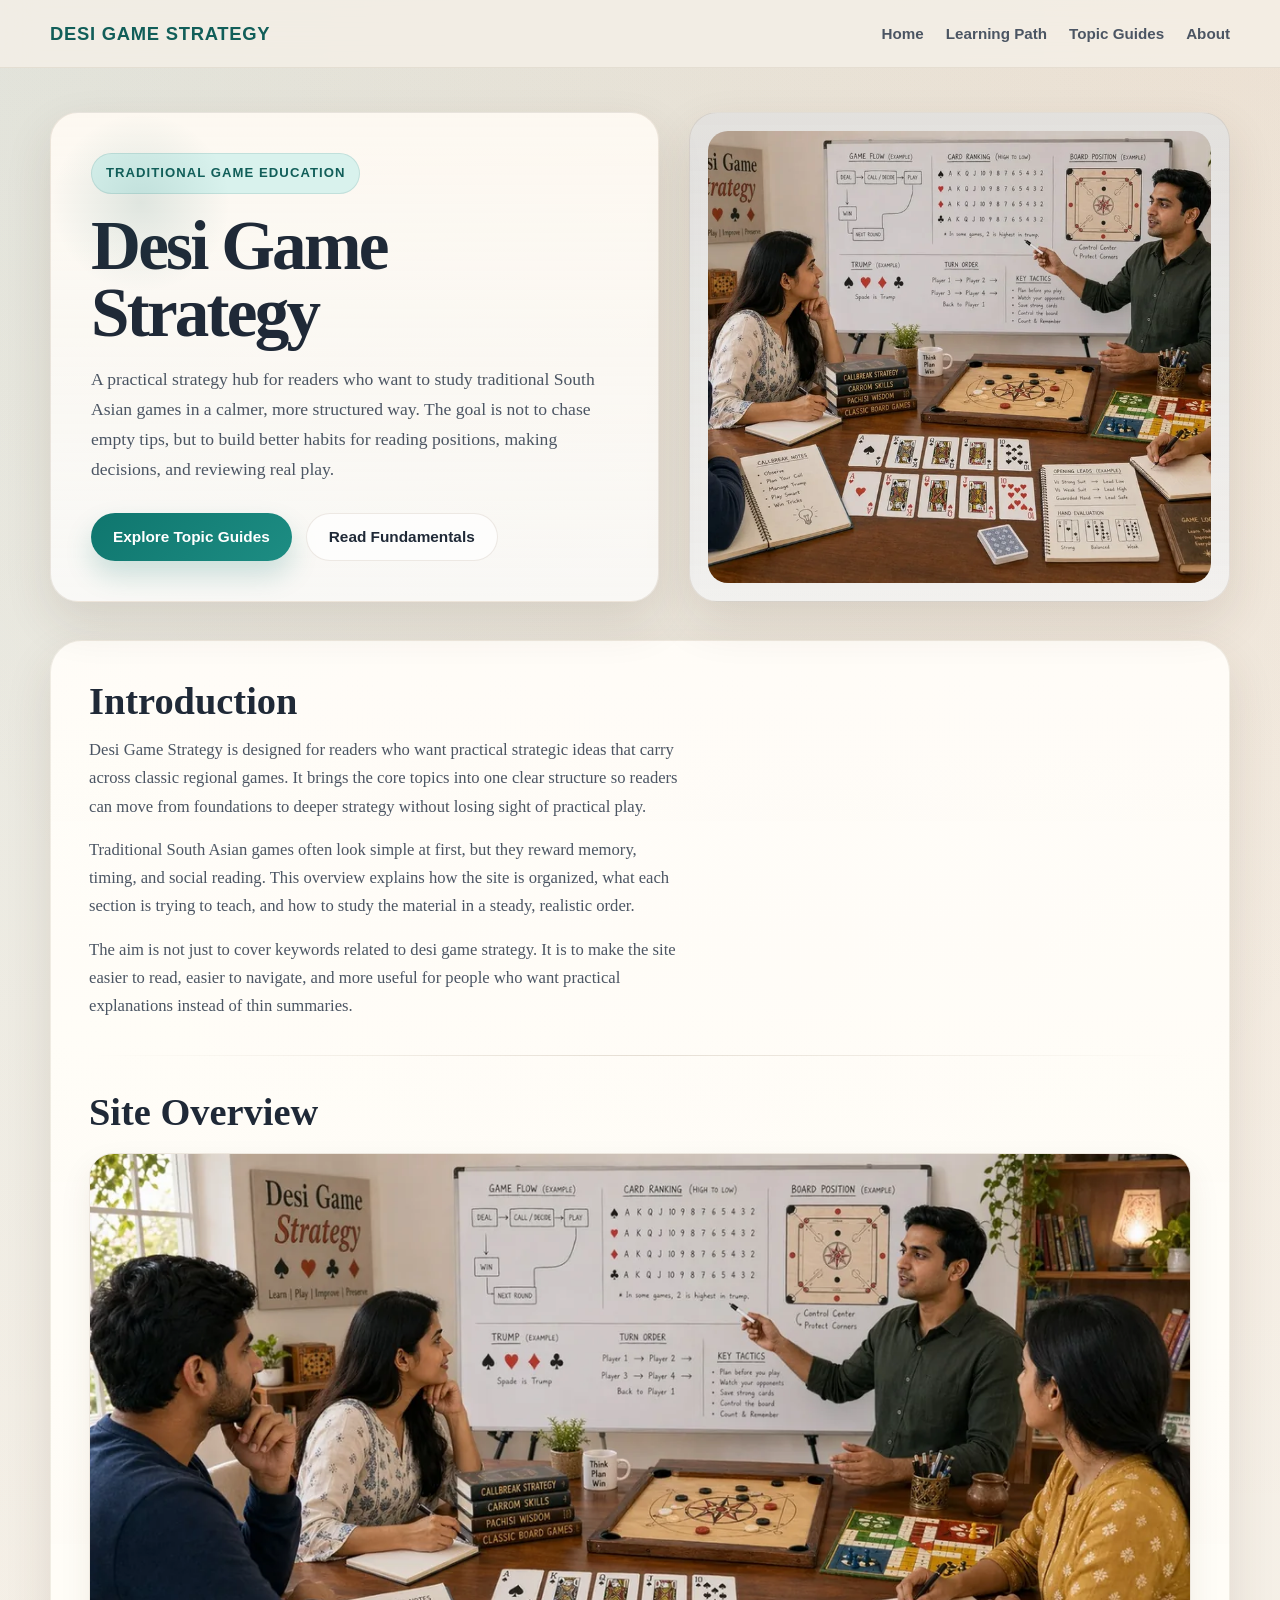
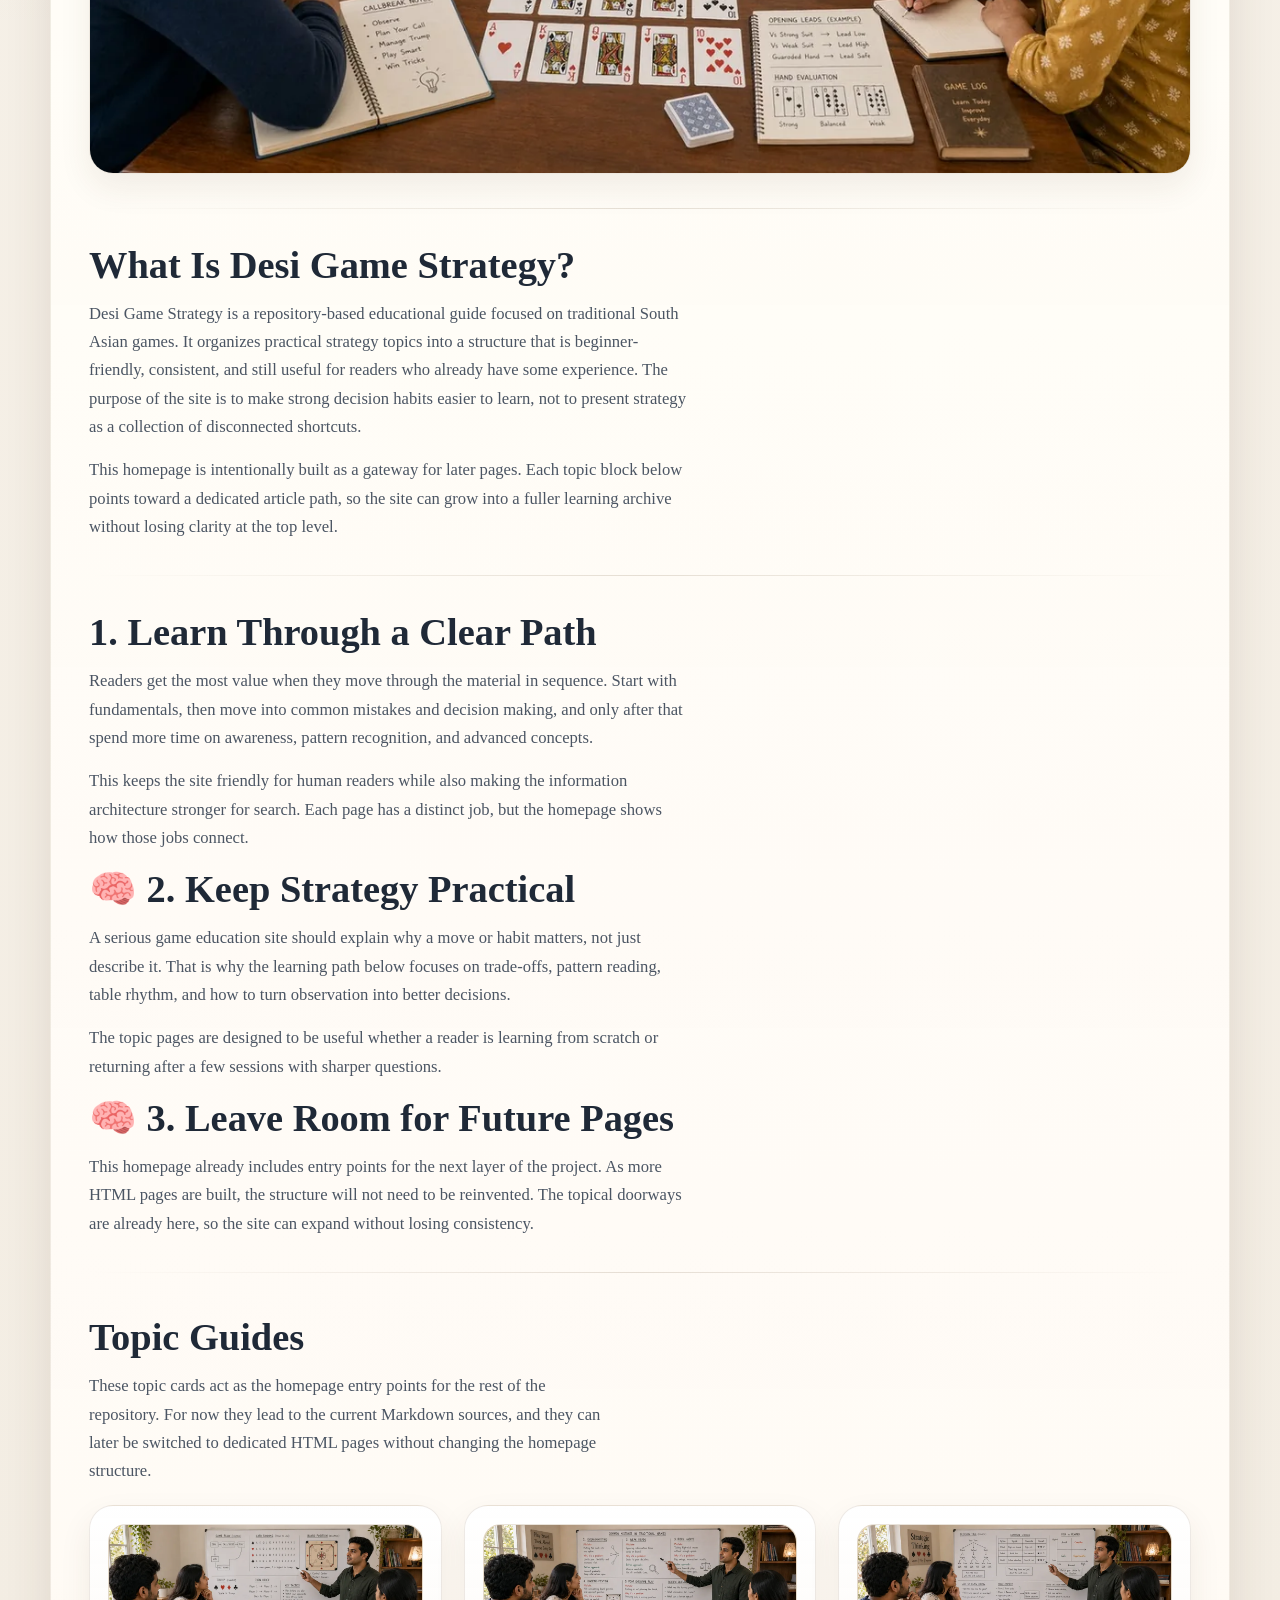
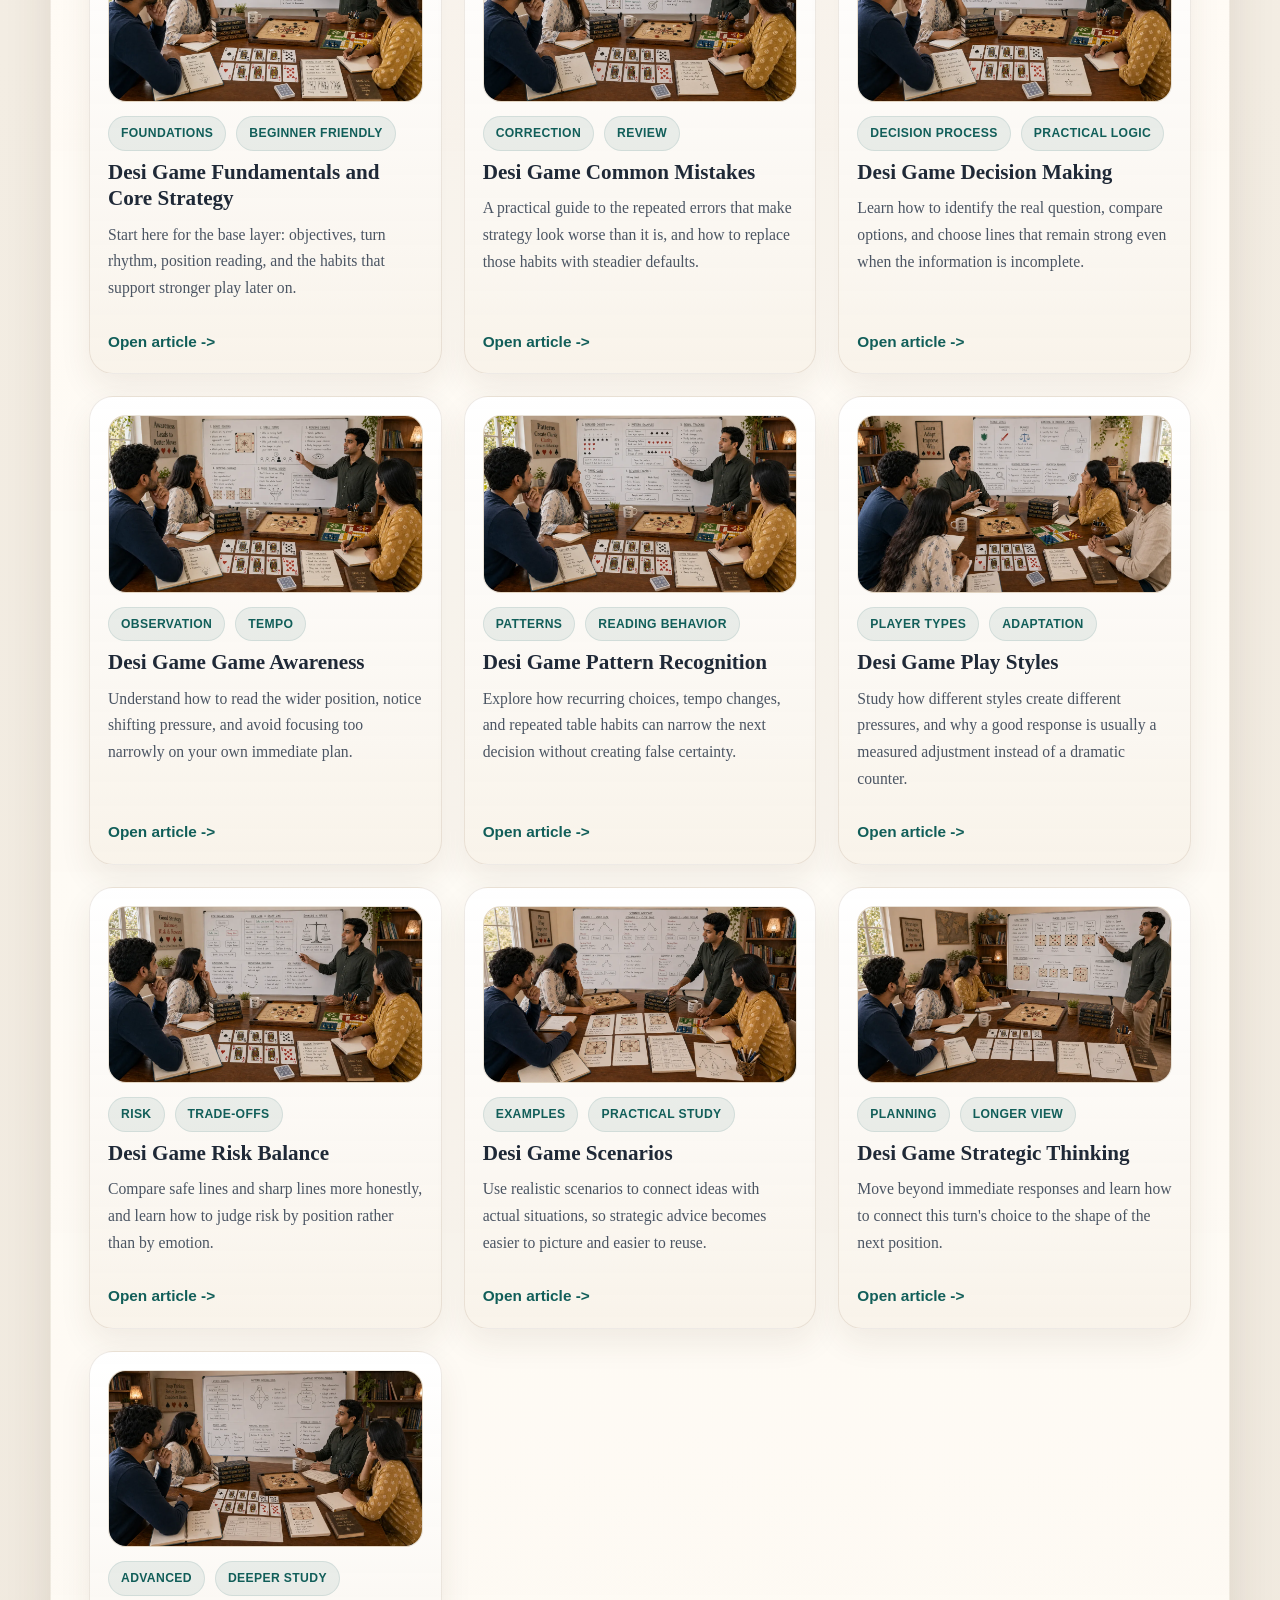
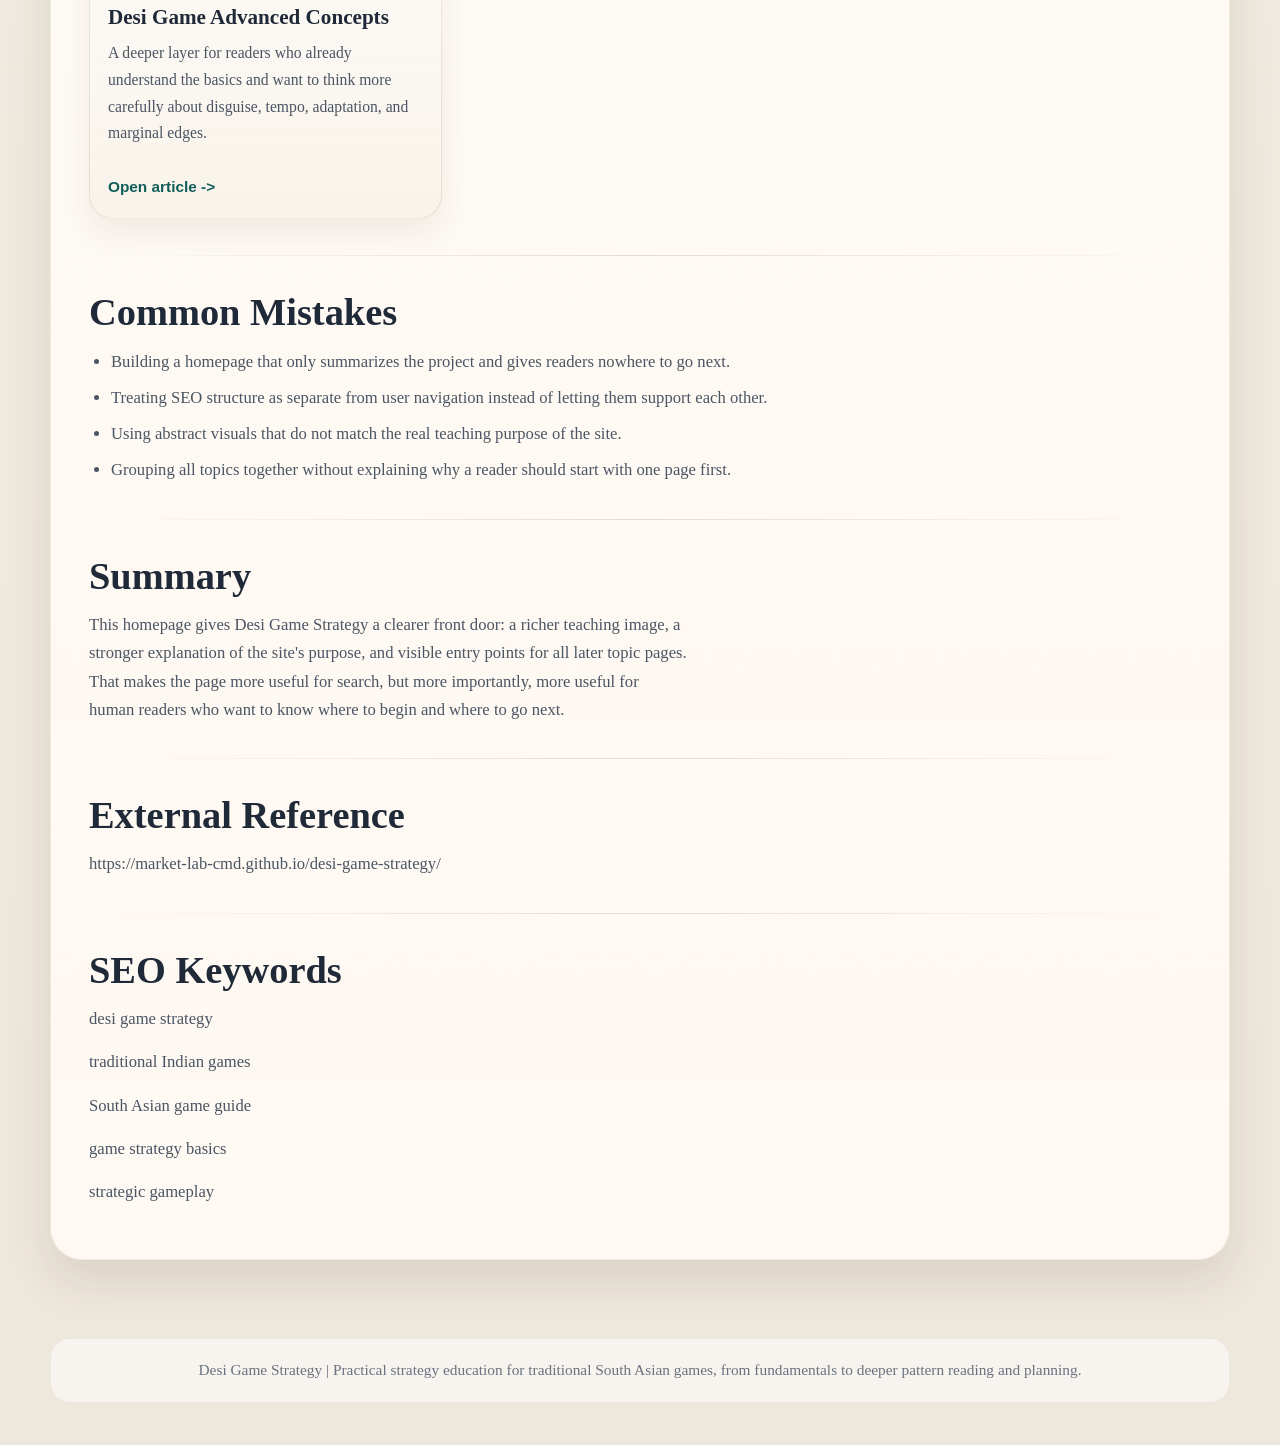
==== commit 4dc0cd89: "refactor(assets): 替换PNG图片为WEBP格式并更新相关引用 优化图片资源格式以提高加载性能，将PNG图片转换为更高效的WEBP格式 更新HTML和Markdown文件中的图片引用路" ====
--- a/index.html
+++ b/index.html
@@ -146,7 +146,7 @@
           <div class="grid-3">
             <article class="article-card">
               <div class="article-thumb">
-                <img src="./assets/images/fundamentals.png" alt="Desi game fundamentals educational illustration" />
+                <img src="./assets/images/fundamentals.webp" alt="Desi game fundamentals educational illustration" />
               </div>
               <div class="article-meta">
                 <span class="chip">Foundations</span>
@@ -162,7 +162,7 @@
 
             <article class="article-card">
               <div class="article-thumb">
-                <img src="./assets/images/common-mistakes.png" alt="Desi game common mistakes educational illustration" />
+                <img src="./assets/images/common-mistakes.webp" alt="Desi game common mistakes educational illustration" />
               </div>
               <div class="article-meta">
                 <span class="chip">Correction</span>
@@ -178,7 +178,7 @@
 
             <article class="article-card">
               <div class="article-thumb">
-                <img src="./assets/images/decision-making.png" alt="Desi game decision making educational illustration" />
+                <img src="./assets/images/decision-making.webp" alt="Desi game decision making educational illustration" />
               </div>
               <div class="article-meta">
                 <span class="chip">Decision Process</span>
@@ -194,7 +194,7 @@
 
             <article class="article-card">
               <div class="article-thumb">
-                <img src="./assets/images/game-awareness.png" alt="Desi game awareness educational illustration" />
+                <img src="./assets/images/game-awareness.webp" alt="Desi game awareness educational illustration" />
               </div>
               <div class="article-meta">
                 <span class="chip">Observation</span>
@@ -210,7 +210,7 @@
 
             <article class="article-card">
               <div class="article-thumb">
-                <img src="./assets/images/pattern-recognition.png" alt="Desi game pattern recognition educational illustration" />
+                <img src="./assets/images/pattern-recognition.webp" alt="Desi game pattern recognition educational illustration" />
               </div>
               <div class="article-meta">
                 <span class="chip">Patterns</span>
@@ -226,7 +226,7 @@
 
             <article class="article-card">
               <div class="article-thumb">
-                <img src="./assets/images/play-styles.png" alt="Desi game play styles educational illustration" />
+                <img src="./assets/images/play-styles.webp" alt="Desi game play styles educational illustration" />
               </div>
               <div class="article-meta">
                 <span class="chip">Player Types</span>
@@ -242,7 +242,7 @@
 
             <article class="article-card">
               <div class="article-thumb">
-                <img src="./assets/images/risk-balance.png" alt="Desi game risk balance educational illustration" />
+                <img src="./assets/images/risk-balance.webp" alt="Desi game risk balance educational illustration" />
               </div>
               <div class="article-meta">
                 <span class="chip">Risk</span>
@@ -258,7 +258,7 @@
 
             <article class="article-card">
               <div class="article-thumb">
-                <img src="./assets/images/scenarios.png" alt="Desi game scenarios educational illustration" />
+                <img src="./assets/images/scenarios.webp" alt="Desi game scenarios educational illustration" />
               </div>
               <div class="article-meta">
                 <span class="chip">Examples</span>
@@ -274,7 +274,7 @@
 
             <article class="article-card">
               <div class="article-thumb">
-                <img src="./assets/images/strategic-thinking.png" alt="Desi game strategic thinking educational illustration" />
+                <img src="./assets/images/strategic-thinking.webp" alt="Desi game strategic thinking educational illustration" />
               </div>
               <div class="article-meta">
                 <span class="chip">Planning</span>
@@ -290,7 +290,7 @@
 
             <article class="article-card">
               <div class="article-thumb">
-                <img src="./assets/images/advanced-concepts.png" alt="Desi game advanced concepts educational illustration" />
+                <img src="./assets/images/advanced-concepts.webp" alt="Desi game advanced concepts educational illustration" />
               </div>
               <div class="article-meta">
                 <span class="chip">Advanced</span>
--- a/assets/css/index.css
+++ b/assets/css/index.css
@@ -113,6 +113,10 @@
   align-items: stretch;
 }
 
+.hero-grid-single {
+  grid-template-columns: 1fr;
+}
+
 .hero-grid > div:first-child {
   background: linear-gradient(180deg, rgba(255, 250, 243, 0.92), rgba(255, 255, 255, 0.72));
   border: 1px solid rgba(113, 87, 55, 0.12);
